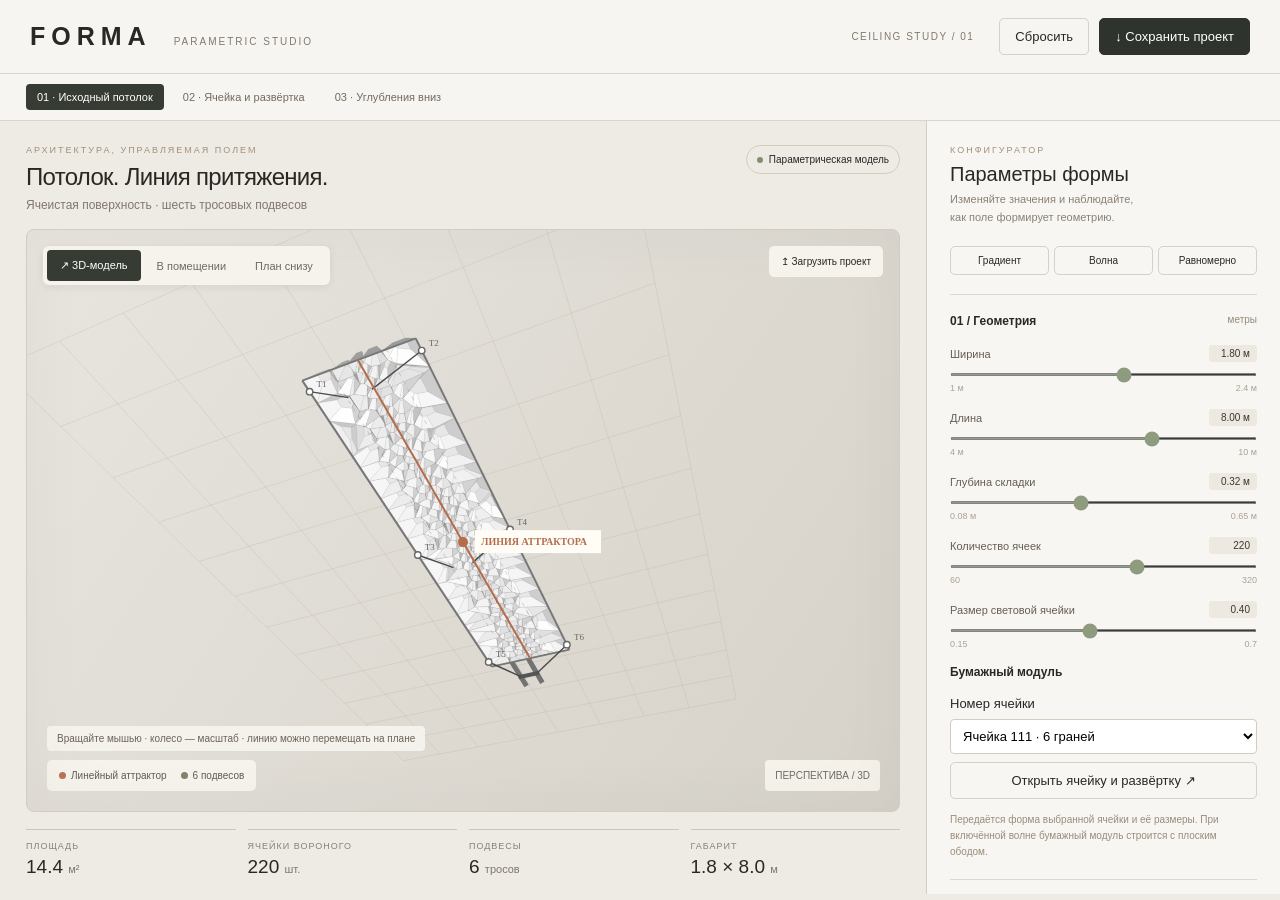
==== index.html @ 42d7c9fd "Add all ceiling versions, paper cell templates and publishing guide" ====
<!doctype html>
<html lang="ru"><head><meta charset="utf-8"><meta name="viewport" content="width=device-width,initial-scale=1"><title>FORMA — параметрический потолок</title>
<style>
*{box-sizing:border-box}body{margin:0;background:#eeeae4;color:#292824;font:13px 'Segoe UI',Arial,sans-serif}button,input,select{font:inherit}button{cursor:pointer}button:focus-visible,input:focus-visible,select:focus-visible{outline:2px solid #b75e40;outline-offset:3px}header{height:74px;background:#f7f5f1;border-bottom:1px solid #d9d5ce;display:flex;align-items:center;justify-content:space-between;padding:0 30px;gap:16px}.brand{font-size:25px;font-weight:700;letter-spacing:6px}.brand span{font-size:10px;letter-spacing:2px;color:#82796e;font-weight:500;margin-left:22px}.headright{display:flex;gap:10px;align-items:center}.tag{font-size:10px;letter-spacing:1.5px;color:#82796e;margin-right:15px}.btn{border:1px solid #d6d0c7;background:transparent;color:inherit;padding:10px 15px;border-radius:5px}.btn:hover{background:#e7e0d6}.btn.dark{background:#2f332e;color:#fff;border-color:#2f332e}.layout{height:calc(100dvh - 74px);display:grid;grid-template-columns:minmax(0,1fr) 354px}.workspace{min-height:0;position:relative;display:flex;flex-direction:column;padding:24px 26px 16px;gap:17px}.topline{display:flex;justify-content:space-between;align-items:start;gap:12px}h1{font-size:24px;font-weight:500;letter-spacing:-.7px;margin:0 0 7px}.subtitle{font-size:12px;color:#80786f}.pill{padding:8px 10px;border-radius:20px;border:1px solid #d4ccbf;font-size:10px;white-space:nowrap}.pill i{display:inline-block;width:6px;height:6px;border-radius:50%;background:#809170;margin-right:6px}.stage{position:relative;flex:1;min-height:340px;background:#dbd7cf;border:1px solid #d2cdc4;border-radius:8px;overflow:hidden}.stage:after{content:'';position:absolute;inset:0;pointer-events:none;box-shadow:inset 0 0 70px #29231e0a}.toolbar{position:absolute;left:16px;top:16px;z-index:2;display:flex;gap:3px;background:#f8f5eff0;padding:4px;border-radius:6px;box-shadow:0 2px 10px #0001}.toolbar button{border:0;background:none;color:#70695e;padding:9px 13px;border-radius:4px;font-size:11px}.toolbar button.active{background:#363b34;color:white}.canvaswrap{width:100%;height:100%;position:absolute;inset:0}canvas{width:100%;height:100%;display:block;touch-action:none}.legend{position:absolute;left:20px;bottom:20px;display:flex;gap:14px;background:#f9f6f0e8;padding:10px 12px;border-radius:5px;font-size:10px;color:#615c53;pointer-events:none}.dot{display:inline-block;width:7px;height:7px;border-radius:50%;margin-right:5px}.hint{position:absolute;bottom:60px;left:20px;font-size:10px;color:#6c6359;background:#f9f6f0db;padding:7px 10px;border-radius:4px;pointer-events:none}.scale{position:absolute;right:19px;bottom:20px;color:#726b60;font-size:10px;background:#f9f6f0e8;padding:10px;border-radius:4px}.stats{display:grid;grid-template-columns:repeat(4,1fr);gap:12px}.stat{border-top:1px solid #cbc5bc;padding-top:11px}.stat small{display:block;color:#8a8176;font-size:9px;letter-spacing:1px;text-transform:uppercase}.stat b{display:block;margin-top:5px;font-size:19px;font-weight:500}.stat b span{font-size:11px;color:#80766c}.sidebar{overflow:auto;background:#f8f6f2;border-left:1px solid #d4cfc6;padding:24px 23px 30px;scrollbar-width:thin}.eyebrow{font-size:9px;letter-spacing:2px;color:#a2907a;margin-bottom:8px}.sidebar h2{font-weight:500;font-size:20px;margin:0 0 5px}.intro{color:#8a8177;font-size:11px;line-height:1.6;margin:0 0 20px}.section{border-top:1px solid #ded8ce;padding:19px 0 0;margin-top:19px}.sectiontitle{display:flex;justify-content:space-between;font-size:12px;font-weight:600;margin-bottom:17px}.sectiontitle span{font-size:10px;color:#968a79;font-weight:400}.control{margin:0 0 16px}.control label{display:flex;justify-content:space-between;align-items:center;gap:12px;font-size:11px;color:#665e54;margin-bottom:9px}.value{font-variant-numeric:tabular-nums;color:#3b3831;background:#eee9e0;padding:3px 7px;border-radius:3px;min-width:48px;text-align:right;font-size:10px}input[type=range]{width:100%;height:3px;display:block;accent-color:#8e9b7f;cursor:pointer;margin:11px 0 6px}.rangeends{display:flex;justify-content:space-between;color:#aca294;font-size:9px;margin-top:7px}.attractor{padding:13px 13px 1px;border:1px solid #d9d0c2;background:#f1ece3;border-radius:6px;margin-bottom:12px}.attractor.selected{border-color:var(--color);box-shadow:inset 3px 0 var(--color)}.attractorhead{display:flex;justify-content:space-between;align-items:center;margin-bottom:16px}.attractorhead button{border:0;padding:0;background:none;font-size:11px;font-weight:600;color:#484138}.attractor input{accent-color:var(--color)}.attractor .value{background:#e6dfd3}.switchlabel{display:flex;justify-content:space-between;align-items:center;font-size:11px;margin:14px 0;color:#6c6358}.switchlabel input{accent-color:#8b977b;width:16px;height:16px}.smallnote{color:#998c7b;font-size:10px;line-height:1.6;margin-top:13px}.presets{display:flex;gap:5px;margin:14px 0}.presets button{font-size:10px;padding:8px 9px;flex:1}.toast{position:fixed;bottom:22px;left:50%;transform:translateX(-50%);background:#30372d;color:#fff;padding:13px 22px;border-radius:6px;z-index:10;display:none}.colours{display:flex;gap:8px}.swatch{border:2px solid transparent;border-radius:50%;width:24px;height:24px;box-shadow:0 0 0 1px #d4cabc}.swatch.active{border-color:#fff;box-shadow:0 0 0 2px #8f9b7e}.caption{font-size:9px;letter-spacing:1px;color:#9c9080;text-transform:uppercase}.upload{position:absolute;right:16px;top:16px;z-index:2;background:#f8f5eff0;padding:10px 12px;border-radius:5px;font-size:10px;cursor:pointer}.upload input{display:none}@media(max-width:1000px){.layout{grid-template-columns:minmax(0,1fr) 306px}.workspace{padding:20px 16px}.sidebar{padding:22px 18px}.brand span,.tag{display:none}.topline{display:block}.pill{display:none}h1{font-size:21px}.toolbar button{padding:9px}.upload{top:63px}.stats{gap:8px}}@media(max-width:700px){header{height:65px;padding:0 16px}.brand{font-size:21px}.headright .btn{font-size:10px;padding:9px}.layout{height:auto;display:flex;flex-direction:column}.workspace{height:78dvh;min-height:570px}.sidebar{border-left:0;border-top:1px solid #d4cfc6;overflow:visible}.stage{min-height:330px}.legend{gap:8px;font-size:9px;bottom:14px;left:12px}.hint{left:12px}.stat b{font-size:16px}.scale{display:none}}
.pages{display:flex;gap:8px;padding:10px 26px;background:#f7f5f1;border-bottom:1px solid #d9d5ce;flex-wrap:wrap}.pages a{color:#746b5e;text-decoration:none;padding:7px 11px;border-radius:4px;font-size:11px}.pages a[aria-current=page]{background:#363b34;color:#fff}.layout{height:calc(100dvh - 127px)}.paperpick{width:100%;padding:8px;border:1px solid #d5ccbd;background:#fff;border-radius:4px;margin:8px 0}.clearance{color:#895a42;font-size:11px;line-height:1.5}@media(max-width:700px){.layout{height:auto}.pages{padding:8px 12px;gap:1px}.pages a{font-size:10px;padding:8px}}</style></head><body>
<header><div class="brand">FORMA<span>PARAMETRIC STUDIO</span></div><div class="headright"><span class="tag">CEILING STUDY / 01</span><button class="btn" id="reset">Сбросить</button><button class="btn dark" id="save">↓ Сохранить проект</button></div></header>
<nav class="pages" aria-label="Страницы проекта"><a aria-current="page" href="index.html">01 · Исходный потолок</a><a href="cell.html">02 · Ячейка и развёртка</a><a href="inverted.html">03 · Углубления вниз</a></nav><main class="layout"><section class="workspace"><div class="topline"><div><div class="eyebrow">АРХИТЕКТУРА, УПРАВЛЯЕМАЯ ПОЛЕМ</div><h1>Потолок. Линия притяжения.</h1><div class="subtitle">Ячеистая поверхность · шесть тросовых подвесов</div></div><div class="pill"><i></i>Параметрическая модель</div></div>
<div class="stage" id="stage"><div class="toolbar" role="group" aria-label="Вид модели"><button data-view="model" class="active">↗ 3D-модель</button><button data-view="photo">В помещении</button><button data-view="plan">План снизу</button></div><label class="upload">↥ Загрузить проект<input type="file" id="load" accept="application/json,.json"></label><div class="canvaswrap"><canvas id="canvas" aria-label="Интерактивная модель параметрического потолка"></canvas></div><div class="hint" id="hint">Вращайте мышью · колесо — масштаб · линию можно перемещать на плане</div><div class="legend"><span><i class="dot" style="background:#bc7255"></i>Линейный аттрактор</span><span><i class="dot" style="background:#85836e"></i>6 подвесов</span></div><div class="scale" id="viewlabel">ПЕРСПЕКТИВА / 3D</div></div>
<div class="stats"><div class="stat"><small>Площадь</small><b id="area"></b></div><div class="stat"><small>Ячейки Вороного</small><b id="cells"></b></div><div class="stat"><small>Подвесы</small><b>6 <span>тросов</span></b></div><div class="stat"><small>Габарит</small><b id="dims"></b></div></div></section>
<aside class="sidebar"><div class="eyebrow">КОНФИГУРАТОР</div><h2>Параметры формы</h2><p class="intro">Изменяйте значения и наблюдайте,<br>как поле формирует геометрию.</p><div class="presets"><button class="btn" data-preset="flow">Поток</button><button class="btn" data-preset="islands">Острова</button><button class="btn" data-preset="calm">Спокойствие</button></div>
<div class="section"><div class="sectiontitle">01 / Геометрия <span>метры</span></div><div id="geometry"></div><div class="sectiontitle">Бумажный модуль</div><label for="paper-cell">Номер ячейки</label><select class="paperpick" id="paper-cell"></select><button class="btn" id="paper-open" style="width:100%">Открыть ячейку и развёртку ↗</button><p class="smallnote">Передаётся форма выбранной ячейки и её размеры. При включённой волне бумажный модуль строится с плоским ободом.</p></div>
<div class="section"><div class="sectiontitle">02 / Линейный аттрактор <span>поле притяжения</span></div><p class="intro">Прямая проходит через всю длину потолка. К линии ячейки постепенно уменьшаются. Каждое правило можно включить отдельно.</p><div id="attractors"></div><label class="switchlabel">Показать линию и зону влияния<input type="checkbox" id="markers" checked></label></div>
<div class="section"><div class="sectiontitle">03 / Подвесная система <span>2 × 3</span></div><div id="suspension"></div><label class="switchlabel">Каркас и шесть тросов<input type="checkbox" id="cables" checked></label><p class="smallnote">Три пары тросов соединяют несущую раму с металлическим лотком над потолком. Размеры помещения приняты условно; вид на фото — концептуальная примерка. Несущая способность лотка и узлы крепления требуют проверки.</p></div>
<div class="section"><div class="sectiontitle">04 / Белый материал и тени</div><p class="intro">Матовая белая поверхность. Освещение подчёркивает складки без цветной подсветки.</p><div id="lighting"></div><button class="btn" id="png" style="width:100%;margin:8px 0">↓ Снимок PNG</button><button class="btn" id="obj" style="width:100%">↓ Геометрия OBJ</button><p class="smallnote">Проект сохраняется автоматически в этом браузере. JSON можно загрузить на другом устройстве.</p></div></aside></main><div id="toast" class="toast" role="status"></div>
<script>
'use strict';
const PHOTO='[data-uri]';
const defaults={width:1.8,length:8,depth:.32,count:220,opening:.40,drop:.55,markers:true,cables:true,lineOffset:0,lineTilt:0,falloff:1.3,density:7,depthGain:.7,waveAmplitude:.12,wavePeriod:2.5,openingGain:.5,shadowStrength:.65,shadowSoftness:.45,lightDirection:135,lightElevation:45,rules:{density:true,depth:true,wave:false,opening:false}};
let state=structuredClone(defaults);
const canvas=document.querySelector('canvas'),ctx=canvas.getContext('2d'),stage=document.querySelector('#stage'),photo=new Image();photo.src=PHOTO;photo.onload=()=>draw();
let W=1,H=1,dpr=1,view='model',selected=0,angle=-.38,tilt=.76,zoom=1,polygons=[],faces=[],markerPositions=[],photoRect,drag=null,pending=false;
const specs={width:['Ширина',1,2.4,.05,'м'],length:['Длина',4,10,.1,'м'],depth:['Глубина складки',.08,.65,.01,'м'],count:['Количество ячеек',60,320,1,''],opening:['Размер световой ячейки',.15,.7,.01,''],drop:['Длина подвеса',.25,1.1,.01,'м'],lineOffset:['Смещение линии',-.8,.8,.01,'доли полуширины'],lineTilt:['Наклон линии',-.8,.8,.01,''],falloff:['Плавность перехода',.4,3,.05,''],density:['Контраст размера',1,15,.25,''],depthGain:['Усиление глубины',0,1,.01,''],waveAmplitude:['Высота волны',0,.35,.01,'м'],wavePeriod:['Период волны',.8,5,.1,'м'],openingGain:['Сужение отверстий',0,.8,.01,''],shadowStrength:['Сила теней',0,1,.01,''],shadowSoftness:['Мягкость теней',0,1,.01,''],lightDirection:['Направление света',0,360,1,'°'],lightElevation:['Высота света',10,85,1,'°']};
function control(key,target,obj=state,min,max,step,label,unit){const s=specs[key]||[label,min,max,step,unit||''];const div=document.createElement('div');div.className='control';const id='ctl-'+target+'-'+key;div.innerHTML=`<label for="${id}">${s[0]}<output class="value"></output></label><input id="${id}" type="range" min="${s[1]}" max="${s[2]}" step="${s[3]}"><div class="rangeends"><span>${s[1]}${s[4]?' '+s[4]:''}</span><span>${s[2]}${s[4]?' '+s[4]:''}</span></div>`;const input=div.querySelector('input'),out=div.querySelector('output');input.value=obj[key];function output(){out.textContent=(Number(obj[key]).toFixed(s[3]>=1?0:2))+(s[4]?' '+s[4]:'')}output();input.oninput=()=>{obj[key]=+input.value;output();schedule()};document.getElementById(target).append(div)}
function ui(){['geometry','attractors','suspension','lighting'].forEach(id=>document.getElementById(id).replaceChildren());['width','length','depth','count','opening'].forEach(k=>control(k,'geometry'));control('drop','suspension');['shadowStrength','shadowSoftness','lightDirection','lightElevation'].forEach(k=>control(k,'lighting'));['lineOffset','lineTilt','falloff'].forEach(k=>control(k,'attractors'));
const rules=[['density','Уменьшение ячеек к линии',['density'],'Плавное сгущение от обоих краёв к прямой.'],['depth','Глубже к аттрактору',['depthGain'],'Глубина складки нарастает к линии.'],['wave','Продольная волна',['waveAmplitude','wavePeriod'],'Непрерывная волна по длине, плавно исчезающая у краёв.'],['opening','Меньше отверстия у линии',['openingGain'],'Световые отверстия сужаются к аттрактору.']];
for(const [key,label,params,note] of rules){const el=document.createElement('div');el.className='attractor'+(state.rules[key]?' selected':'');el.style.setProperty('--color','#a37258');el.id='rule-'+key;el.innerHTML='<label class="switchlabel">'+label+'<input type="checkbox" aria-label="'+label+'" '+(state.rules[key]?'checked':'')+'></label><p class="smallnote">'+note+'</p>';document.getElementById('attractors').append(el);el.querySelector('input').onchange=e=>{state.rules[key]=e.target.checked;ui();schedule()};params.forEach(k=>control(k,el.id));el.querySelectorAll('input[type=range]').forEach(input=>input.disabled=!state.rules[key])}
['markers','cables'].forEach(k=>document.getElementById(k).checked=state[k]);}
function validate(v){const n=structuredClone(defaults);for(const k in specs)if(Number.isFinite(v[k]))n[k]=Math.max(specs[k][1],Math.min(specs[k][2],v[k]));n.count=Math.round(n.count);for(const k of ['markers','cables'])if(typeof v[k]==='boolean')n[k]=v[k];if(v.rules&&typeof v.rules==='object')for(const k in n.rules)if(typeof v.rules[k]==='boolean')n.rules[k]=v.rules[k];return n;}

function persist(){try{localStorage.setItem('forma-ceiling-v2',JSON.stringify(state))}catch{}}
function schedule(){persist();if(pending)return;pending=true;requestAnimationFrame(()=>{pending=false;build();draw()})}
function rng(seed){return()=>{seed|=0;seed=seed+0x6D2B79F5|0;let t=Math.imul(seed^seed>>>15,1|seed);t=t+Math.imul(t^t>>>7,61|t)^t;return((t^t>>>14)>>>0)/4294967296}}
function lineX(z){const half=state.width/2;return half*(state.lineOffset+state.lineTilt*(1-Math.abs(state.lineOffset))*2*z/state.length)}
function field(x,z){const center=lineX(z),edge=x<center?state.width/2+center:state.width/2-center;return Math.pow(Math.max(0,1-Math.abs(x-center)/Math.max(.01,edge)),state.falloff)}
function surfaceY(x,z){const wave=state.rules.wave?state.waveAmplitude*Math.sin(2*Math.PI*z/state.wavePeriod)*Math.sin(Math.PI*(z/state.length+.5))*Math.max(0,1-(2*x/state.width)**2):0;return 3.5-state.drop-wave}

function clip(poly,nx,nz,c){const out=[];for(let k=0;k<poly.length;k++){const a=poly[k],b=poly[(k+1)%poly.length],da=a[0]*nx+a[1]*nz-c,db=b[0]*nx+b[1]*nz-c;if(da<=1e-9)out.push(a);if((da<0)!==(db<0)){const t=da/(da-db);out.push([a[0]+t*(b[0]-a[0]),a[1]+t*(b[1]-a[1])])}}return out}
function build(){const rand=rng(17431),pts=[],w=state.width,l=state.length;for(let i=0;i<state.count;i++){let best=null,score=-1;for(let j=0;j<20;j++){let p=[(rand()-.5)*w,(rand()-.5)*l];let distance=pts.length?Math.min(...pts.map(q=>(p[0]-q[0])**2+(p[1]-q[1])**2)):1;let merit=distance*(state.rules.density?1+(state.density*state.density-1)*field(...p)**2:1);if(merit>score){score=merit;best=p}}pts.push(best)}polygons=pts.map((p,i)=>{let poly=[[-w/2,-l/2],[w/2,-l/2],[w/2,l/2],[-w/2,l/2]];for(let j=0;j<pts.length&&poly.length;j++)if(i!==j){const q=pts[j];poly=clip(poly,q[0]-p[0],q[1]-p[1],(q[0]**2+q[1]**2-p[0]**2-p[1]**2)/2)}return{p,poly,f:field(...p)}});faces=[];const y=3.5-state.drop;polygons.forEach((c,idx)=>{const influence=c.f,d=state.depth*(state.rules.depth?1-state.depthGain+state.depthGain*influence:1),opening=state.opening*(state.rules.opening?1-state.openingGain*influence:1),outer=c.poly.map(p=>[p[0],surfaceY(...p),p[1]]),inner=c.poly.map(p=>{const x=c.p[0]+(p[0]-c.p[0])*opening,z=c.p[1]+(p[1]-c.p[1])*opening;return[x,surfaceY(x,z)-d,z]});for(let i=0;i<outer.length;i++)faces.push({v:[outer[i],outer[(i+1)%outer.length],inner[(i+1)%outer.length],inner[i]],shade:(i%3)*9+(idx%7)*1.5,kind:0,f:influence});faces.push({v:inner,shade:0,kind:1,f:influence})});const picker=document.getElementById('paper-cell'),previous=picker.value;picker.innerHTML=polygons.map((c,i)=>'<option value="'+i+'">Ячейка '+(i+1)+' · '+c.poly.length+' граней</option>').join('');picker.value=previous&&+previous<polygons.length?previous:String(Math.floor(polygons.length/2));document.getElementById('area').innerHTML=(w*l).toFixed(1)+' <span>м²</span>';document.getElementById('cells').innerHTML=polygons.length+' <span>шт.</span>';document.getElementById('dims').innerHTML=w.toFixed(1)+' × '+l.toFixed(1)+' <span>м</span>'}
function projection(p){let[x,y,z]=p;if(view==='photo'){const depth=z+state.length/2+2.65;return[photoRect.x+photoRect.w*(.48+(x+.36)/depth),photoRect.y+photoRect.h*(.65-(y-1.6)/depth),depth]}if(view==='plan'){const s=Math.min(W/(state.width+1.8),H/(state.length+1.5))*zoom;return[W/2+x*s,H/2+z*s,10-y]}const dx=x*Math.cos(angle)-z*Math.sin(angle),dz=x*Math.sin(angle)+z*Math.cos(angle),dy=y-3;const yy=dy*Math.cos(tilt)+dz*Math.sin(tilt),zz=dz*Math.cos(tilt)-dy*Math.sin(tilt);const s=Math.min(W/(state.width+3),H/(state.length+2.5))*zoom,fac=12/(12+zz);return[W/2+dx*s*fac,H/2+yy*s*fac+24,zz]}
function path(v){const pts=v.map(projection);ctx.beginPath();pts.forEach((p,i)=>i?ctx.lineTo(p[0],p[1]):ctx.moveTo(p[0],p[1]));ctx.closePath();return pts}
function line(a,b,color,width=1,dashed=false){const p=projection(a),q=projection(b);ctx.beginPath();ctx.moveTo(p[0],p[1]);ctx.lineTo(q[0],q[1]);ctx.strokeStyle=color;ctx.lineWidth=width;ctx.setLineDash(dashed?[3,4]:[]);ctx.stroke();ctx.setLineDash([])}
function draw(){ctx.setTransform(dpr,0,0,dpr,0,0);ctx.clearRect(0,0,W,H);if(view==='photo'){ctx.fillStyle='#33342f';ctx.fillRect(0,0,W,H);const h=H,w=h*.75;photoRect={x:(W-w)/2,y:0,w,h};if(photo.complete&&photo.naturalWidth)ctx.drawImage(photo,photoRect.x,0,w,h)}else{const g=ctx.createLinearGradient(0,0,W,H);g.addColorStop(0,'#e8e5df');g.addColorStop(1,'#d6d2c9');ctx.fillStyle=g;ctx.fillRect(0,0,W,H);if(view==='model'){ctx.strokeStyle='#bdb7ab44';ctx.lineWidth=1;for(let i=-6;i<=6;i++)line([-4,3.75,i],[4,3.75,i],'#bdb7ab55');for(let i=-4;i<=4;i++)line([i,3.75,-6],[i,3.75,6],'#bdb7ab55')}}const w=state.width/2,l=state.length/2,y=3.5-state.drop;
if(state.cables){for(const x of [-.18,.18])line([x,3.5,-l-.2],[x,3.5,l+.2],'#727272',view==='plan'?2:5);for(const z of [-l+.2,0,l-.2])line([-.23,3.5,z],[.23,3.5,z],'#555555',4)}
const ordered=faces.map(f=>({...f,z:f.v.reduce((s,p)=>s+projection(p)[2],0)/f.v.length})).sort((a,b)=>b.z-a.z);
const az=state.lightDirection*Math.PI/180,el=state.lightElevation*Math.PI/180,L=[Math.cos(az)*Math.cos(el),-Math.sin(el),Math.sin(az)*Math.cos(el)];
for(const f of ordered){path(f.v);const a=f.v[0],b=f.v[1],c=f.v[2];if(!c)continue;const u=b.map((v,i)=>v-a[i]),v=c.map((v,i)=>v-a[i]);let n=[u[1]*v[2]-u[2]*v[1],u[2]*v[0]-u[0]*v[2],u[0]*v[1]-u[1]*v[0]];if(n[1]>0)n=n.map(v=>-v);const len=Math.hypot(...n)||1,dot=n.reduce((s,v,i)=>s+v/len*L[i],0),soft=state.shadowSoftness,lit=Math.max(0,(dot+soft)/(1+soft)),occlusion=f.kind?.16*(1-soft):0,shade=Math.round(255-state.shadowStrength*(155*(1-lit)+65*occlusion));ctx.fillStyle='rgb('+shade+','+shade+','+shade+')';ctx.fill();ctx.strokeStyle='rgba(50,50,50,'+(.035+state.shadowStrength*.12)+')';ctx.lineWidth=view==='photo'?.4:.55;ctx.stroke();}

if(state.cables){const corners=[[-w,y,-l],[w,y,-l],[w,y,l],[-w,y,l]];for(let i=0;i<4;i++)line(corners[i],corners[(i+1)%4],'#777777',2);let n=1;for(const z of [-l+.2,0,l-.2])for(const x of [-w,w]){const upper=[Math.sign(x)*.18,3.5,z],lower=[x,y,z];line(upper,lower,'#4a4a4a',1.4);const p=projection(lower);ctx.fillStyle='#ffffff';ctx.strokeStyle='#666666';ctx.beginPath();ctx.arc(p[0],p[1],3.2,0,Math.PI*2);ctx.fill();ctx.stroke();if(view!=='photo'){ctx.font='9px Segoe UI';ctx.fillStyle='#666666';ctx.fillText('T'+n,p[0]+7,p[1]-5)}n++}}
markerPositions=[];if(state.markers){const col='#b46c4b';for(const side of [-1,0,1]){const points=[];for(let i=0;i<=80;i++){const z=-l+2*l*i/80,c=lineX(z),edge=side<0?-w:w,x=side===0?c:c+(edge-c)*.5;points.push([x,surfaceY(x,z)-.01,z])}ctx.beginPath();points.forEach((v,i)=>{const p=projection(v);i?ctx.lineTo(p[0],p[1]):ctx.moveTo(p[0],p[1])});ctx.strokeStyle=side?col+'55':col;ctx.lineWidth=side?1:2;ctx.setLineDash(side?[4,5]:[]);ctx.stroke();ctx.setLineDash([])}const x=lineX(0),p=projection([x,surfaceY(x,0)-.01,0]);markerPositions.push({i:0,p});ctx.fillStyle=col;ctx.beginPath();ctx.arc(p[0],p[1],5,0,Math.PI*2);ctx.fill();ctx.fillStyle='#fffdf5';ctx.fillRect(p[0]+12,p[1]-12,126,23);ctx.font='bold 10px Segoe UI';ctx.fillStyle=col;ctx.fillText('ЛИНИЯ АТТРАКТОРА',p[0]+18,p[1]+3);}}

new ResizeObserver(()=>{const r=canvas.getBoundingClientRect();W=r.width;H=r.height;dpr=Math.min(devicePixelRatio||1,2);canvas.width=Math.round(W*dpr);canvas.height=Math.round(H*dpr);draw()}).observe(stage);
document.querySelectorAll('[data-view]').forEach(b=>b.onclick=()=>{view=b.dataset.view;document.querySelectorAll('[data-view]').forEach(c=>c.classList.toggle('active',c===b));document.getElementById('viewlabel').textContent={model:'ПЕРСПЕКТИВА / 3D',photo:'ФОТО / КОНЦЕПТ',plan:'ОРТОГОНАЛЬНЫЙ ПЛАН'}[view];document.getElementById('hint').textContent={model:'Вращайте мышью · колесо — масштаб · линию можно перемещать на плане',plan:'Перетаскивайте линию аттрактора · колесо — масштаб',photo:'Примерка на ваше фото · точное размещение требует обмеров'}[view];draw()});
canvas.onpointerdown=e=>{const r=canvas.getBoundingClientRect(),x=e.clientX-r.left,y=e.clientY-r.top;const hit=view==='plan'&&markerPositions.find(m=>Math.hypot(m.p[0]-x,m.p[1]-y)<25);drag={x,y,angle,tilt,index:hit?hit.i:null};if(hit){selected=hit.i;ui()}canvas.setPointerCapture(e.pointerId)};
canvas.onpointermove=e=>{if(!drag)return;const r=canvas.getBoundingClientRect(),x=e.clientX-r.left,y=e.clientY-r.top;if(drag.index!==null){const s=Math.min(W/(state.width+1.8),H/(state.length+1.5))*zoom,unused=0;state.lineOffset=Math.max(-.8,Math.min(.8,(x-W/2)/s/(state.width/2)));ui();schedule()}else if(view==='model'){angle=drag.angle+(x-drag.x)*.008;tilt=Math.max(-1.25,Math.min(1.35,drag.tilt+(y-drag.y)*.006));draw()}};canvas.onpointerup=()=>drag=null;canvas.onpointercancel=()=>drag=null;canvas.onwheel=e=>{if(view==='photo')return;e.preventDefault();zoom=Math.max(.5,Math.min(2.5,zoom*Math.exp(-e.deltaY*.001)));draw()};
['markers','cables'].forEach(k=>document.getElementById(k).onchange=e=>{state[k]=e.target.checked;persist();draw()});
function toast(t){const el=document.getElementById('toast');el.textContent=t;el.style.display='block';clearTimeout(toast.timer);toast.timer=setTimeout(()=>el.style.display='none',2800)}
function download(blob,name){const url=URL.createObjectURL(blob),a=document.createElement('a');a.href=url;a.download=name;a.click();setTimeout(()=>URL.revokeObjectURL(url),1000)}
document.getElementById('save').onclick=()=>{download(new Blob([JSON.stringify({...state,format:'forma-ceiling',version:2},null,2)],{type:'application/json'}),'forma-ceiling.json');toast('Проект сохранён в JSON')};
document.getElementById('load').onchange=async e=>{const f=e.target.files[0];if(!f)return;try{const v=JSON.parse(await f.text());if(v.format!=='forma-ceiling'||(v.version!==1&&v.version!==2))throw Error();state=validate(v);ui();schedule();toast('Проект загружен')}catch{toast('Не удалось прочитать проект FORMA')}e.target.value=''};
document.getElementById('reset').onclick=()=>{state=structuredClone(defaults);selected=0;zoom=1;angle=-.38;tilt=.76;ui();schedule();toast('Исходные параметры восстановлены')};
document.getElementById('png').onclick=()=>{canvas.toBlob(b=>{if(b)download(b,'forma-ceiling.png')})};
document.getElementById('obj').onclick=()=>{let out='# FORMA ceiling; units: metres; Y up\n',n=1;for(const f of faces){out+='g '+(f.kind?'light':'fold')+'\n';for(const v of f.v)out+='v '+v.map(x=>x.toFixed(5)).join(' ')+'\n';out+='f '+f.v.map((_,i)=>n+i).join(' ')+'\n';n+=f.v.length}const w=state.width/2,l=state.length/2,y=3.5-state.drop;out+='g suspension_lines\n';for(const z of [-l+.2,0,l-.2])for(const x of [-w,w]){out+=`v ${Math.sign(x)*.18} 3.5 ${z}\nv ${x} ${y} ${z}\nl ${n} ${n+1}\n`;n+=2}download(new Blob([out],{type:'text/plain'}),'forma-ceiling.obj');toast('Ячейки и 6 тросов экспортированы в OBJ')};
document.querySelectorAll('[data-preset]').forEach(b=>{b.textContent={flow:'Градиент',islands:'Волна',calm:'Равномерно'}[b.dataset.preset];b.onclick=()=>{state=structuredClone(defaults);if(b.dataset.preset==='islands'){state.rules.wave=true;state.waveAmplitude=.22;state.lineTilt=.35}else if(b.dataset.preset==='calm'){state.rules.density=false;state.rules.depth=false;state.depth=.18}ui();schedule();toast('Пресет применён')}});

try{const saved=JSON.parse(localStorage.getItem('forma-ceiling-v2'));if(saved)state=validate(saved)}catch{};document.getElementById('paper-open').onclick=()=>{const index=+document.getElementById('paper-cell').value,c=polygons[index],influence=c.f,d=state.depth*(state.rules.depth?1-state.depthGain+state.depthGain*influence:1),opening=state.opening*(state.rules.opening?1-state.openingGain*influence:1);const payload={format:'forma-cell',id:index+1,poly:c.poly,center:c.p,depth:d,opening,inverted:false,flattened:state.rules.wave};location.href='cell.html#'+encodeURIComponent(JSON.stringify(payload))};
ui();build();draw();
</script></body></html>
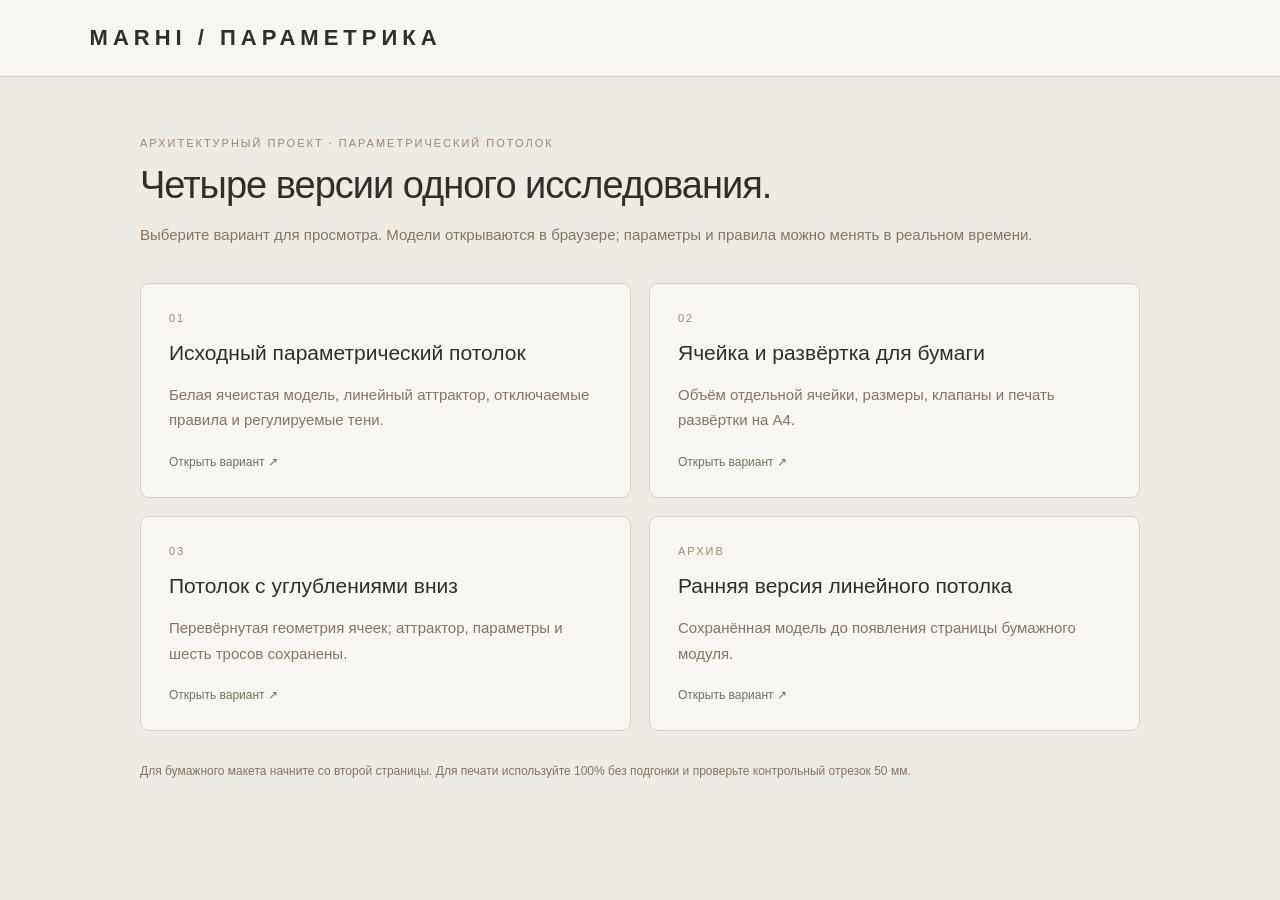
==== commit 77a7d9ae: "Name pages by purpose and add a teacher-friendly project index" ====
--- a/index.html
+++ b/index.html
@@ -1,67 +1 @@
-<!doctype html>
-<html lang="ru"><head><meta charset="utf-8"><meta name="viewport" content="width=device-width,initial-scale=1"><title>FORMA — параметрический потолок</title>
-<style>
-*{box-sizing:border-box}body{margin:0;background:#eeeae4;color:#292824;font:13px 'Segoe UI',Arial,sans-serif}button,input,select{font:inherit}button{cursor:pointer}button:focus-visible,input:focus-visible,select:focus-visible{outline:2px solid #b75e40;outline-offset:3px}header{height:74px;background:#f7f5f1;border-bottom:1px solid #d9d5ce;display:flex;align-items:center;justify-content:space-between;padding:0 30px;gap:16px}.brand{font-size:25px;font-weight:700;letter-spacing:6px}.brand span{font-size:10px;letter-spacing:2px;color:#82796e;font-weight:500;margin-left:22px}.headright{display:flex;gap:10px;align-items:center}.tag{font-size:10px;letter-spacing:1.5px;color:#82796e;margin-right:15px}.btn{border:1px solid #d6d0c7;background:transparent;color:inherit;padding:10px 15px;border-radius:5px}.btn:hover{background:#e7e0d6}.btn.dark{background:#2f332e;color:#fff;border-color:#2f332e}.layout{height:calc(100dvh - 74px);display:grid;grid-template-columns:minmax(0,1fr) 354px}.workspace{min-height:0;position:relative;display:flex;flex-direction:column;padding:24px 26px 16px;gap:17px}.topline{display:flex;justify-content:space-between;align-items:start;gap:12px}h1{font-size:24px;font-weight:500;letter-spacing:-.7px;margin:0 0 7px}.subtitle{font-size:12px;color:#80786f}.pill{padding:8px 10px;border-radius:20px;border:1px solid #d4ccbf;font-size:10px;white-space:nowrap}.pill i{display:inline-block;width:6px;height:6px;border-radius:50%;background:#809170;margin-right:6px}.stage{position:relative;flex:1;min-height:340px;background:#dbd7cf;border:1px solid #d2cdc4;border-radius:8px;overflow:hidden}.stage:after{content:'';position:absolute;inset:0;pointer-events:none;box-shadow:inset 0 0 70px #29231e0a}.toolbar{position:absolute;left:16px;top:16px;z-index:2;display:flex;gap:3px;background:#f8f5eff0;padding:4px;border-radius:6px;box-shadow:0 2px 10px #0001}.toolbar button{border:0;background:none;color:#70695e;padding:9px 13px;border-radius:4px;font-size:11px}.toolbar button.active{background:#363b34;color:white}.canvaswrap{width:100%;height:100%;position:absolute;inset:0}canvas{width:100%;height:100%;display:block;touch-action:none}.legend{position:absolute;left:20px;bottom:20px;display:flex;gap:14px;background:#f9f6f0e8;padding:10px 12px;border-radius:5px;font-size:10px;color:#615c53;pointer-events:none}.dot{display:inline-block;width:7px;height:7px;border-radius:50%;margin-right:5px}.hint{position:absolute;bottom:60px;left:20px;font-size:10px;color:#6c6359;background:#f9f6f0db;padding:7px 10px;border-radius:4px;pointer-events:none}.scale{position:absolute;right:19px;bottom:20px;color:#726b60;font-size:10px;background:#f9f6f0e8;padding:10px;border-radius:4px}.stats{display:grid;grid-template-columns:repeat(4,1fr);gap:12px}.stat{border-top:1px solid #cbc5bc;padding-top:11px}.stat small{display:block;color:#8a8176;font-size:9px;letter-spacing:1px;text-transform:uppercase}.stat b{display:block;margin-top:5px;font-size:19px;font-weight:500}.stat b span{font-size:11px;color:#80766c}.sidebar{overflow:auto;background:#f8f6f2;border-left:1px solid #d4cfc6;padding:24px 23px 30px;scrollbar-width:thin}.eyebrow{font-size:9px;letter-spacing:2px;color:#a2907a;margin-bottom:8px}.sidebar h2{font-weight:500;font-size:20px;margin:0 0 5px}.intro{color:#8a8177;font-size:11px;line-height:1.6;margin:0 0 20px}.section{border-top:1px solid #ded8ce;padding:19px 0 0;margin-top:19px}.sectiontitle{display:flex;justify-content:space-between;font-size:12px;font-weight:600;margin-bottom:17px}.sectiontitle span{font-size:10px;color:#968a79;font-weight:400}.control{margin:0 0 16px}.control label{display:flex;justify-content:space-between;align-items:center;gap:12px;font-size:11px;color:#665e54;margin-bottom:9px}.value{font-variant-numeric:tabular-nums;color:#3b3831;background:#eee9e0;padding:3px 7px;border-radius:3px;min-width:48px;text-align:right;font-size:10px}input[type=range]{width:100%;height:3px;display:block;accent-color:#8e9b7f;cursor:pointer;margin:11px 0 6px}.rangeends{display:flex;justify-content:space-between;color:#aca294;font-size:9px;margin-top:7px}.attractor{padding:13px 13px 1px;border:1px solid #d9d0c2;background:#f1ece3;border-radius:6px;margin-bottom:12px}.attractor.selected{border-color:var(--color);box-shadow:inset 3px 0 var(--color)}.attractorhead{display:flex;justify-content:space-between;align-items:center;margin-bottom:16px}.attractorhead button{border:0;padding:0;background:none;font-size:11px;font-weight:600;color:#484138}.attractor input{accent-color:var(--color)}.attractor .value{background:#e6dfd3}.switchlabel{display:flex;justify-content:space-between;align-items:center;font-size:11px;margin:14px 0;color:#6c6358}.switchlabel input{accent-color:#8b977b;width:16px;height:16px}.smallnote{color:#998c7b;font-size:10px;line-height:1.6;margin-top:13px}.presets{display:flex;gap:5px;margin:14px 0}.presets button{font-size:10px;padding:8px 9px;flex:1}.toast{position:fixed;bottom:22px;left:50%;transform:translateX(-50%);background:#30372d;color:#fff;padding:13px 22px;border-radius:6px;z-index:10;display:none}.colours{display:flex;gap:8px}.swatch{border:2px solid transparent;border-radius:50%;width:24px;height:24px;box-shadow:0 0 0 1px #d4cabc}.swatch.active{border-color:#fff;box-shadow:0 0 0 2px #8f9b7e}.caption{font-size:9px;letter-spacing:1px;color:#9c9080;text-transform:uppercase}.upload{position:absolute;right:16px;top:16px;z-index:2;background:#f8f5eff0;padding:10px 12px;border-radius:5px;font-size:10px;cursor:pointer}.upload input{display:none}@media(max-width:1000px){.layout{grid-template-columns:minmax(0,1fr) 306px}.workspace{padding:20px 16px}.sidebar{padding:22px 18px}.brand span,.tag{display:none}.topline{display:block}.pill{display:none}h1{font-size:21px}.toolbar button{padding:9px}.upload{top:63px}.stats{gap:8px}}@media(max-width:700px){header{height:65px;padding:0 16px}.brand{font-size:21px}.headright .btn{font-size:10px;padding:9px}.layout{height:auto;display:flex;flex-direction:column}.workspace{height:78dvh;min-height:570px}.sidebar{border-left:0;border-top:1px solid #d4cfc6;overflow:visible}.stage{min-height:330px}.legend{gap:8px;font-size:9px;bottom:14px;left:12px}.hint{left:12px}.stat b{font-size:16px}.scale{display:none}}
-.pages{display:flex;gap:8px;padding:10px 26px;background:#f7f5f1;border-bottom:1px solid #d9d5ce;flex-wrap:wrap}.pages a{color:#746b5e;text-decoration:none;padding:7px 11px;border-radius:4px;font-size:11px}.pages a[aria-current=page]{background:#363b34;color:#fff}.layout{height:calc(100dvh - 127px)}.paperpick{width:100%;padding:8px;border:1px solid #d5ccbd;background:#fff;border-radius:4px;margin:8px 0}.clearance{color:#895a42;font-size:11px;line-height:1.5}@media(max-width:700px){.layout{height:auto}.pages{padding:8px 12px;gap:1px}.pages a{font-size:10px;padding:8px}}</style></head><body>
-<header><div class="brand">FORMA<span>PARAMETRIC STUDIO</span></div><div class="headright"><span class="tag">CEILING STUDY / 01</span><button class="btn" id="reset">Сбросить</button><button class="btn dark" id="save">↓ Сохранить проект</button></div></header>
-<nav class="pages" aria-label="Страницы проекта"><a aria-current="page" href="index.html">01 · Исходный потолок</a><a href="cell.html">02 · Ячейка и развёртка</a><a href="inverted.html">03 · Углубления вниз</a></nav><main class="layout"><section class="workspace"><div class="topline"><div><div class="eyebrow">АРХИТЕКТУРА, УПРАВЛЯЕМАЯ ПОЛЕМ</div><h1>Потолок. Линия притяжения.</h1><div class="subtitle">Ячеистая поверхность · шесть тросовых подвесов</div></div><div class="pill"><i></i>Параметрическая модель</div></div>
-<div class="stage" id="stage"><div class="toolbar" role="group" aria-label="Вид модели"><button data-view="model" class="active">↗ 3D-модель</button><button data-view="photo">В помещении</button><button data-view="plan">План снизу</button></div><label class="upload">↥ Загрузить проект<input type="file" id="load" accept="application/json,.json"></label><div class="canvaswrap"><canvas id="canvas" aria-label="Интерактивная модель параметрического потолка"></canvas></div><div class="hint" id="hint">Вращайте мышью · колесо — масштаб · линию можно перемещать на плане</div><div class="legend"><span><i class="dot" style="background:#bc7255"></i>Линейный аттрактор</span><span><i class="dot" style="background:#85836e"></i>6 подвесов</span></div><div class="scale" id="viewlabel">ПЕРСПЕКТИВА / 3D</div></div>
-<div class="stats"><div class="stat"><small>Площадь</small><b id="area"></b></div><div class="stat"><small>Ячейки Вороного</small><b id="cells"></b></div><div class="stat"><small>Подвесы</small><b>6 <span>тросов</span></b></div><div class="stat"><small>Габарит</small><b id="dims"></b></div></div></section>
-<aside class="sidebar"><div class="eyebrow">КОНФИГУРАТОР</div><h2>Параметры формы</h2><p class="intro">Изменяйте значения и наблюдайте,<br>как поле формирует геометрию.</p><div class="presets"><button class="btn" data-preset="flow">Поток</button><button class="btn" data-preset="islands">Острова</button><button class="btn" data-preset="calm">Спокойствие</button></div>
-<div class="section"><div class="sectiontitle">01 / Геометрия <span>метры</span></div><div id="geometry"></div><div class="sectiontitle">Бумажный модуль</div><label for="paper-cell">Номер ячейки</label><select class="paperpick" id="paper-cell"></select><button class="btn" id="paper-open" style="width:100%">Открыть ячейку и развёртку ↗</button><p class="smallnote">Передаётся форма выбранной ячейки и её размеры. При включённой волне бумажный модуль строится с плоским ободом.</p></div>
-<div class="section"><div class="sectiontitle">02 / Линейный аттрактор <span>поле притяжения</span></div><p class="intro">Прямая проходит через всю длину потолка. К линии ячейки постепенно уменьшаются. Каждое правило можно включить отдельно.</p><div id="attractors"></div><label class="switchlabel">Показать линию и зону влияния<input type="checkbox" id="markers" checked></label></div>
-<div class="section"><div class="sectiontitle">03 / Подвесная система <span>2 × 3</span></div><div id="suspension"></div><label class="switchlabel">Каркас и шесть тросов<input type="checkbox" id="cables" checked></label><p class="smallnote">Три пары тросов соединяют несущую раму с металлическим лотком над потолком. Размеры помещения приняты условно; вид на фото — концептуальная примерка. Несущая способность лотка и узлы крепления требуют проверки.</p></div>
-<div class="section"><div class="sectiontitle">04 / Белый материал и тени</div><p class="intro">Матовая белая поверхность. Освещение подчёркивает складки без цветной подсветки.</p><div id="lighting"></div><button class="btn" id="png" style="width:100%;margin:8px 0">↓ Снимок PNG</button><button class="btn" id="obj" style="width:100%">↓ Геометрия OBJ</button><p class="smallnote">Проект сохраняется автоматически в этом браузере. JSON можно загрузить на другом устройстве.</p></div></aside></main><div id="toast" class="toast" role="status"></div>
-<script>
-'use strict';
-const PHOTO='[data-uri]';
-const defaults={width:1.8,length:8,depth:.32,count:220,opening:.40,drop:.55,markers:true,cables:true,lineOffset:0,lineTilt:0,falloff:1.3,density:7,depthGain:.7,waveAmplitude:.12,wavePeriod:2.5,openingGain:.5,shadowStrength:.65,shadowSoftness:.45,lightDirection:135,lightElevation:45,rules:{density:true,depth:true,wave:false,opening:false}};
-let state=structuredClone(defaults);
-const canvas=document.querySelector('canvas'),ctx=canvas.getContext('2d'),stage=document.querySelector('#stage'),photo=new Image();photo.src=PHOTO;photo.onload=()=>draw();
-let W=1,H=1,dpr=1,view='model',selected=0,angle=-.38,tilt=.76,zoom=1,polygons=[],faces=[],markerPositions=[],photoRect,drag=null,pending=false;
-const specs={width:['Ширина',1,2.4,.05,'м'],length:['Длина',4,10,.1,'м'],depth:['Глубина складки',.08,.65,.01,'м'],count:['Количество ячеек',60,320,1,''],opening:['Размер световой ячейки',.15,.7,.01,''],drop:['Длина подвеса',.25,1.1,.01,'м'],lineOffset:['Смещение линии',-.8,.8,.01,'доли полуширины'],lineTilt:['Наклон линии',-.8,.8,.01,''],falloff:['Плавность перехода',.4,3,.05,''],density:['Контраст размера',1,15,.25,''],depthGain:['Усиление глубины',0,1,.01,''],waveAmplitude:['Высота волны',0,.35,.01,'м'],wavePeriod:['Период волны',.8,5,.1,'м'],openingGain:['Сужение отверстий',0,.8,.01,''],shadowStrength:['Сила теней',0,1,.01,''],shadowSoftness:['Мягкость теней',0,1,.01,''],lightDirection:['Направление света',0,360,1,'°'],lightElevation:['Высота света',10,85,1,'°']};
-function control(key,target,obj=state,min,max,step,label,unit){const s=specs[key]||[label,min,max,step,unit||''];const div=document.createElement('div');div.className='control';const id='ctl-'+target+'-'+key;div.innerHTML=`<label for="${id}">${s[0]}<output class="value"></output></label><input id="${id}" type="range" min="${s[1]}" max="${s[2]}" step="${s[3]}"><div class="rangeends"><span>${s[1]}${s[4]?' '+s[4]:''}</span><span>${s[2]}${s[4]?' '+s[4]:''}</span></div>`;const input=div.querySelector('input'),out=div.querySelector('output');input.value=obj[key];function output(){out.textContent=(Number(obj[key]).toFixed(s[3]>=1?0:2))+(s[4]?' '+s[4]:'')}output();input.oninput=()=>{obj[key]=+input.value;output();schedule()};document.getElementById(target).append(div)}
-function ui(){['geometry','attractors','suspension','lighting'].forEach(id=>document.getElementById(id).replaceChildren());['width','length','depth','count','opening'].forEach(k=>control(k,'geometry'));control('drop','suspension');['shadowStrength','shadowSoftness','lightDirection','lightElevation'].forEach(k=>control(k,'lighting'));['lineOffset','lineTilt','falloff'].forEach(k=>control(k,'attractors'));
-const rules=[['density','Уменьшение ячеек к линии',['density'],'Плавное сгущение от обоих краёв к прямой.'],['depth','Глубже к аттрактору',['depthGain'],'Глубина складки нарастает к линии.'],['wave','Продольная волна',['waveAmplitude','wavePeriod'],'Непрерывная волна по длине, плавно исчезающая у краёв.'],['opening','Меньше отверстия у линии',['openingGain'],'Световые отверстия сужаются к аттрактору.']];
-for(const [key,label,params,note] of rules){const el=document.createElement('div');el.className='attractor'+(state.rules[key]?' selected':'');el.style.setProperty('--color','#a37258');el.id='rule-'+key;el.innerHTML='<label class="switchlabel">'+label+'<input type="checkbox" aria-label="'+label+'" '+(state.rules[key]?'checked':'')+'></label><p class="smallnote">'+note+'</p>';document.getElementById('attractors').append(el);el.querySelector('input').onchange=e=>{state.rules[key]=e.target.checked;ui();schedule()};params.forEach(k=>control(k,el.id));el.querySelectorAll('input[type=range]').forEach(input=>input.disabled=!state.rules[key])}
-['markers','cables'].forEach(k=>document.getElementById(k).checked=state[k]);}
-function validate(v){const n=structuredClone(defaults);for(const k in specs)if(Number.isFinite(v[k]))n[k]=Math.max(specs[k][1],Math.min(specs[k][2],v[k]));n.count=Math.round(n.count);for(const k of ['markers','cables'])if(typeof v[k]==='boolean')n[k]=v[k];if(v.rules&&typeof v.rules==='object')for(const k in n.rules)if(typeof v.rules[k]==='boolean')n.rules[k]=v.rules[k];return n;}
-
-function persist(){try{localStorage.setItem('forma-ceiling-v2',JSON.stringify(state))}catch{}}
-function schedule(){persist();if(pending)return;pending=true;requestAnimationFrame(()=>{pending=false;build();draw()})}
-function rng(seed){return()=>{seed|=0;seed=seed+0x6D2B79F5|0;let t=Math.imul(seed^seed>>>15,1|seed);t=t+Math.imul(t^t>>>7,61|t)^t;return((t^t>>>14)>>>0)/4294967296}}
-function lineX(z){const half=state.width/2;return half*(state.lineOffset+state.lineTilt*(1-Math.abs(state.lineOffset))*2*z/state.length)}
-function field(x,z){const center=lineX(z),edge=x<center?state.width/2+center:state.width/2-center;return Math.pow(Math.max(0,1-Math.abs(x-center)/Math.max(.01,edge)),state.falloff)}
-function surfaceY(x,z){const wave=state.rules.wave?state.waveAmplitude*Math.sin(2*Math.PI*z/state.wavePeriod)*Math.sin(Math.PI*(z/state.length+.5))*Math.max(0,1-(2*x/state.width)**2):0;return 3.5-state.drop-wave}
-
-function clip(poly,nx,nz,c){const out=[];for(let k=0;k<poly.length;k++){const a=poly[k],b=poly[(k+1)%poly.length],da=a[0]*nx+a[1]*nz-c,db=b[0]*nx+b[1]*nz-c;if(da<=1e-9)out.push(a);if((da<0)!==(db<0)){const t=da/(da-db);out.push([a[0]+t*(b[0]-a[0]),a[1]+t*(b[1]-a[1])])}}return out}
-function build(){const rand=rng(17431),pts=[],w=state.width,l=state.length;for(let i=0;i<state.count;i++){let best=null,score=-1;for(let j=0;j<20;j++){let p=[(rand()-.5)*w,(rand()-.5)*l];let distance=pts.length?Math.min(...pts.map(q=>(p[0]-q[0])**2+(p[1]-q[1])**2)):1;let merit=distance*(state.rules.density?1+(state.density*state.density-1)*field(...p)**2:1);if(merit>score){score=merit;best=p}}pts.push(best)}polygons=pts.map((p,i)=>{let poly=[[-w/2,-l/2],[w/2,-l/2],[w/2,l/2],[-w/2,l/2]];for(let j=0;j<pts.length&&poly.length;j++)if(i!==j){const q=pts[j];poly=clip(poly,q[0]-p[0],q[1]-p[1],(q[0]**2+q[1]**2-p[0]**2-p[1]**2)/2)}return{p,poly,f:field(...p)}});faces=[];const y=3.5-state.drop;polygons.forEach((c,idx)=>{const influence=c.f,d=state.depth*(state.rules.depth?1-state.depthGain+state.depthGain*influence:1),opening=state.opening*(state.rules.opening?1-state.openingGain*influence:1),outer=c.poly.map(p=>[p[0],surfaceY(...p),p[1]]),inner=c.poly.map(p=>{const x=c.p[0]+(p[0]-c.p[0])*opening,z=c.p[1]+(p[1]-c.p[1])*opening;return[x,surfaceY(x,z)-d,z]});for(let i=0;i<outer.length;i++)faces.push({v:[outer[i],outer[(i+1)%outer.length],inner[(i+1)%outer.length],inner[i]],shade:(i%3)*9+(idx%7)*1.5,kind:0,f:influence});faces.push({v:inner,shade:0,kind:1,f:influence})});const picker=document.getElementById('paper-cell'),previous=picker.value;picker.innerHTML=polygons.map((c,i)=>'<option value="'+i+'">Ячейка '+(i+1)+' · '+c.poly.length+' граней</option>').join('');picker.value=previous&&+previous<polygons.length?previous:String(Math.floor(polygons.length/2));document.getElementById('area').innerHTML=(w*l).toFixed(1)+' <span>м²</span>';document.getElementById('cells').innerHTML=polygons.length+' <span>шт.</span>';document.getElementById('dims').innerHTML=w.toFixed(1)+' × '+l.toFixed(1)+' <span>м</span>'}
-function projection(p){let[x,y,z]=p;if(view==='photo'){const depth=z+state.length/2+2.65;return[photoRect.x+photoRect.w*(.48+(x+.36)/depth),photoRect.y+photoRect.h*(.65-(y-1.6)/depth),depth]}if(view==='plan'){const s=Math.min(W/(state.width+1.8),H/(state.length+1.5))*zoom;return[W/2+x*s,H/2+z*s,10-y]}const dx=x*Math.cos(angle)-z*Math.sin(angle),dz=x*Math.sin(angle)+z*Math.cos(angle),dy=y-3;const yy=dy*Math.cos(tilt)+dz*Math.sin(tilt),zz=dz*Math.cos(tilt)-dy*Math.sin(tilt);const s=Math.min(W/(state.width+3),H/(state.length+2.5))*zoom,fac=12/(12+zz);return[W/2+dx*s*fac,H/2+yy*s*fac+24,zz]}
-function path(v){const pts=v.map(projection);ctx.beginPath();pts.forEach((p,i)=>i?ctx.lineTo(p[0],p[1]):ctx.moveTo(p[0],p[1]));ctx.closePath();return pts}
-function line(a,b,color,width=1,dashed=false){const p=projection(a),q=projection(b);ctx.beginPath();ctx.moveTo(p[0],p[1]);ctx.lineTo(q[0],q[1]);ctx.strokeStyle=color;ctx.lineWidth=width;ctx.setLineDash(dashed?[3,4]:[]);ctx.stroke();ctx.setLineDash([])}
-function draw(){ctx.setTransform(dpr,0,0,dpr,0,0);ctx.clearRect(0,0,W,H);if(view==='photo'){ctx.fillStyle='#33342f';ctx.fillRect(0,0,W,H);const h=H,w=h*.75;photoRect={x:(W-w)/2,y:0,w,h};if(photo.complete&&photo.naturalWidth)ctx.drawImage(photo,photoRect.x,0,w,h)}else{const g=ctx.createLinearGradient(0,0,W,H);g.addColorStop(0,'#e8e5df');g.addColorStop(1,'#d6d2c9');ctx.fillStyle=g;ctx.fillRect(0,0,W,H);if(view==='model'){ctx.strokeStyle='#bdb7ab44';ctx.lineWidth=1;for(let i=-6;i<=6;i++)line([-4,3.75,i],[4,3.75,i],'#bdb7ab55');for(let i=-4;i<=4;i++)line([i,3.75,-6],[i,3.75,6],'#bdb7ab55')}}const w=state.width/2,l=state.length/2,y=3.5-state.drop;
-if(state.cables){for(const x of [-.18,.18])line([x,3.5,-l-.2],[x,3.5,l+.2],'#727272',view==='plan'?2:5);for(const z of [-l+.2,0,l-.2])line([-.23,3.5,z],[.23,3.5,z],'#555555',4)}
-const ordered=faces.map(f=>({...f,z:f.v.reduce((s,p)=>s+projection(p)[2],0)/f.v.length})).sort((a,b)=>b.z-a.z);
-const az=state.lightDirection*Math.PI/180,el=state.lightElevation*Math.PI/180,L=[Math.cos(az)*Math.cos(el),-Math.sin(el),Math.sin(az)*Math.cos(el)];
-for(const f of ordered){path(f.v);const a=f.v[0],b=f.v[1],c=f.v[2];if(!c)continue;const u=b.map((v,i)=>v-a[i]),v=c.map((v,i)=>v-a[i]);let n=[u[1]*v[2]-u[2]*v[1],u[2]*v[0]-u[0]*v[2],u[0]*v[1]-u[1]*v[0]];if(n[1]>0)n=n.map(v=>-v);const len=Math.hypot(...n)||1,dot=n.reduce((s,v,i)=>s+v/len*L[i],0),soft=state.shadowSoftness,lit=Math.max(0,(dot+soft)/(1+soft)),occlusion=f.kind?.16*(1-soft):0,shade=Math.round(255-state.shadowStrength*(155*(1-lit)+65*occlusion));ctx.fillStyle='rgb('+shade+','+shade+','+shade+')';ctx.fill();ctx.strokeStyle='rgba(50,50,50,'+(.035+state.shadowStrength*.12)+')';ctx.lineWidth=view==='photo'?.4:.55;ctx.stroke();}
-
-if(state.cables){const corners=[[-w,y,-l],[w,y,-l],[w,y,l],[-w,y,l]];for(let i=0;i<4;i++)line(corners[i],corners[(i+1)%4],'#777777',2);let n=1;for(const z of [-l+.2,0,l-.2])for(const x of [-w,w]){const upper=[Math.sign(x)*.18,3.5,z],lower=[x,y,z];line(upper,lower,'#4a4a4a',1.4);const p=projection(lower);ctx.fillStyle='#ffffff';ctx.strokeStyle='#666666';ctx.beginPath();ctx.arc(p[0],p[1],3.2,0,Math.PI*2);ctx.fill();ctx.stroke();if(view!=='photo'){ctx.font='9px Segoe UI';ctx.fillStyle='#666666';ctx.fillText('T'+n,p[0]+7,p[1]-5)}n++}}
-markerPositions=[];if(state.markers){const col='#b46c4b';for(const side of [-1,0,1]){const points=[];for(let i=0;i<=80;i++){const z=-l+2*l*i/80,c=lineX(z),edge=side<0?-w:w,x=side===0?c:c+(edge-c)*.5;points.push([x,surfaceY(x,z)-.01,z])}ctx.beginPath();points.forEach((v,i)=>{const p=projection(v);i?ctx.lineTo(p[0],p[1]):ctx.moveTo(p[0],p[1])});ctx.strokeStyle=side?col+'55':col;ctx.lineWidth=side?1:2;ctx.setLineDash(side?[4,5]:[]);ctx.stroke();ctx.setLineDash([])}const x=lineX(0),p=projection([x,surfaceY(x,0)-.01,0]);markerPositions.push({i:0,p});ctx.fillStyle=col;ctx.beginPath();ctx.arc(p[0],p[1],5,0,Math.PI*2);ctx.fill();ctx.fillStyle='#fffdf5';ctx.fillRect(p[0]+12,p[1]-12,126,23);ctx.font='bold 10px Segoe UI';ctx.fillStyle=col;ctx.fillText('ЛИНИЯ АТТРАКТОРА',p[0]+18,p[1]+3);}}
-
-new ResizeObserver(()=>{const r=canvas.getBoundingClientRect();W=r.width;H=r.height;dpr=Math.min(devicePixelRatio||1,2);canvas.width=Math.round(W*dpr);canvas.height=Math.round(H*dpr);draw()}).observe(stage);
-document.querySelectorAll('[data-view]').forEach(b=>b.onclick=()=>{view=b.dataset.view;document.querySelectorAll('[data-view]').forEach(c=>c.classList.toggle('active',c===b));document.getElementById('viewlabel').textContent={model:'ПЕРСПЕКТИВА / 3D',photo:'ФОТО / КОНЦЕПТ',plan:'ОРТОГОНАЛЬНЫЙ ПЛАН'}[view];document.getElementById('hint').textContent={model:'Вращайте мышью · колесо — масштаб · линию можно перемещать на плане',plan:'Перетаскивайте линию аттрактора · колесо — масштаб',photo:'Примерка на ваше фото · точное размещение требует обмеров'}[view];draw()});
-canvas.onpointerdown=e=>{const r=canvas.getBoundingClientRect(),x=e.clientX-r.left,y=e.clientY-r.top;const hit=view==='plan'&&markerPositions.find(m=>Math.hypot(m.p[0]-x,m.p[1]-y)<25);drag={x,y,angle,tilt,index:hit?hit.i:null};if(hit){selected=hit.i;ui()}canvas.setPointerCapture(e.pointerId)};
-canvas.onpointermove=e=>{if(!drag)return;const r=canvas.getBoundingClientRect(),x=e.clientX-r.left,y=e.clientY-r.top;if(drag.index!==null){const s=Math.min(W/(state.width+1.8),H/(state.length+1.5))*zoom,unused=0;state.lineOffset=Math.max(-.8,Math.min(.8,(x-W/2)/s/(state.width/2)));ui();schedule()}else if(view==='model'){angle=drag.angle+(x-drag.x)*.008;tilt=Math.max(-1.25,Math.min(1.35,drag.tilt+(y-drag.y)*.006));draw()}};canvas.onpointerup=()=>drag=null;canvas.onpointercancel=()=>drag=null;canvas.onwheel=e=>{if(view==='photo')return;e.preventDefault();zoom=Math.max(.5,Math.min(2.5,zoom*Math.exp(-e.deltaY*.001)));draw()};
-['markers','cables'].forEach(k=>document.getElementById(k).onchange=e=>{state[k]=e.target.checked;persist();draw()});
-function toast(t){const el=document.getElementById('toast');el.textContent=t;el.style.display='block';clearTimeout(toast.timer);toast.timer=setTimeout(()=>el.style.display='none',2800)}
-function download(blob,name){const url=URL.createObjectURL(blob),a=document.createElement('a');a.href=url;a.download=name;a.click();setTimeout(()=>URL.revokeObjectURL(url),1000)}
-document.getElementById('save').onclick=()=>{download(new Blob([JSON.stringify({...state,format:'forma-ceiling',version:2},null,2)],{type:'application/json'}),'forma-ceiling.json');toast('Проект сохранён в JSON')};
-document.getElementById('load').onchange=async e=>{const f=e.target.files[0];if(!f)return;try{const v=JSON.parse(await f.text());if(v.format!=='forma-ceiling'||(v.version!==1&&v.version!==2))throw Error();state=validate(v);ui();schedule();toast('Проект загружен')}catch{toast('Не удалось прочитать проект FORMA')}e.target.value=''};
-document.getElementById('reset').onclick=()=>{state=structuredClone(defaults);selected=0;zoom=1;angle=-.38;tilt=.76;ui();schedule();toast('Исходные параметры восстановлены')};
-document.getElementById('png').onclick=()=>{canvas.toBlob(b=>{if(b)download(b,'forma-ceiling.png')})};
-document.getElementById('obj').onclick=()=>{let out='# FORMA ceiling; units: metres; Y up\n',n=1;for(const f of faces){out+='g '+(f.kind?'light':'fold')+'\n';for(const v of f.v)out+='v '+v.map(x=>x.toFixed(5)).join(' ')+'\n';out+='f '+f.v.map((_,i)=>n+i).join(' ')+'\n';n+=f.v.length}const w=state.width/2,l=state.length/2,y=3.5-state.drop;out+='g suspension_lines\n';for(const z of [-l+.2,0,l-.2])for(const x of [-w,w]){out+=`v ${Math.sign(x)*.18} 3.5 ${z}\nv ${x} ${y} ${z}\nl ${n} ${n+1}\n`;n+=2}download(new Blob([out],{type:'text/plain'}),'forma-ceiling.obj');toast('Ячейки и 6 тросов экспортированы в OBJ')};
-document.querySelectorAll('[data-preset]').forEach(b=>{b.textContent={flow:'Градиент',islands:'Волна',calm:'Равномерно'}[b.dataset.preset];b.onclick=()=>{state=structuredClone(defaults);if(b.dataset.preset==='islands'){state.rules.wave=true;state.waveAmplitude=.22;state.lineTilt=.35}else if(b.dataset.preset==='calm'){state.rules.density=false;state.rules.depth=false;state.depth=.18}ui();schedule();toast('Пресет применён')}});
-
-try{const saved=JSON.parse(localStorage.getItem('forma-ceiling-v2'));if(saved)state=validate(saved)}catch{};document.getElementById('paper-open').onclick=()=>{const index=+document.getElementById('paper-cell').value,c=polygons[index],influence=c.f,d=state.depth*(state.rules.depth?1-state.depthGain+state.depthGain*influence:1),opening=state.opening*(state.rules.opening?1-state.openingGain*influence:1);const payload={format:'forma-cell',id:index+1,poly:c.poly,center:c.p,depth:d,opening,inverted:false,flattened:state.rules.wave};location.href='cell.html#'+encodeURIComponent(JSON.stringify(payload))};
-ui();build();draw();
-</script></body></html>
+<!doctype html><html lang="ru"><head><meta charset="utf-8"><meta name="viewport" content="width=device-width,initial-scale=1"><title>МАРХИ · Параметрика — варианты проекта</title><style>*{box-sizing:border-box}body{margin:0;background:#eeeae4;color:#302e29;font:15px 'Segoe UI',Arial,sans-serif}header{border-bottom:1px solid #d8d0c4;padding:25px 7%;background:#f8f6f2;font-size:22px;letter-spacing:5px;font-weight:600}main{max-width:1050px;padding:60px 25px;margin:auto}.eyebrow{color:#9d876e;font-size:11px;letter-spacing:2px}h1{font-weight:400;font-size:38px;letter-spacing:-1px;margin:15px 0}p{line-height:1.7;color:#857560}.grid{display:grid;grid-template-columns:1fr 1fr;gap:18px;margin-top:35px}a.card{display:block;color:inherit;text-decoration:none;background:#f8f6f2;border:1px solid #d8d0c4;border-radius:9px;padding:28px;transition:transform .15s,border-color .15s}a.card:hover{transform:translateY(-3px);border-color:#8f9c80}a:focus-visible{outline:2px solid #a37258;outline-offset:4px}h2{font-size:21px;font-weight:500;line-height:1.35;margin:15px 0}.open{display:block;margin-top:22px;font-size:12px;color:#69765c}.foot{font-size:12px;margin-top:30px}@media(max-width:650px){main{padding-top:35px}.grid{grid-template-columns:1fr}h1{font-size:30px}}</style></head><body><header>MARHI / ПАРАМЕТРИКА</header><main><div class="eyebrow">АРХИТЕКТУРНЫЙ ПРОЕКТ · ПАРАМЕТРИЧЕСКИЙ ПОТОЛОК</div><h1>Четыре версии одного исследования.</h1><p>Выберите вариант для просмотра. Модели открываются в браузере; параметры и правила можно менять в реальном времени.</p><div class="grid"><a class="card" href="ceiling-original.html"><div class="eyebrow">01</div><h2>Исходный параметрический потолок</h2><p>Белая ячеистая модель, линейный аттрактор, отключаемые правила и регулируемые тени.</p><span class="open">Открыть вариант ↗</span></a><a class="card" href="cell-paper-template.html"><div class="eyebrow">02</div><h2>Ячейка и развёртка для бумаги</h2><p>Объём отдельной ячейки, размеры, клапаны и печать развёртки на A4.</p><span class="open">Открыть вариант ↗</span></a><a class="card" href="ceiling-recesses-down.html"><div class="eyebrow">03</div><h2>Потолок с углублениями вниз</h2><p>Перевёрнутая геометрия ячеек; аттрактор, параметры и шесть тросов сохранены.</p><span class="open">Открыть вариант ↗</span></a><a class="card" href="versions/ceiling-linear-archive.html"><div class="eyebrow">АРХИВ</div><h2>Ранняя версия линейного потолка</h2><p>Сохранённая модель до появления страницы бумажного модуля.</p><span class="open">Открыть вариант ↗</span></a></div><p class="foot">Для бумажного макета начните со второй страницы. Для печати используйте 100% без подгонки и проверьте контрольный отрезок 50 мм.</p></main></body></html>
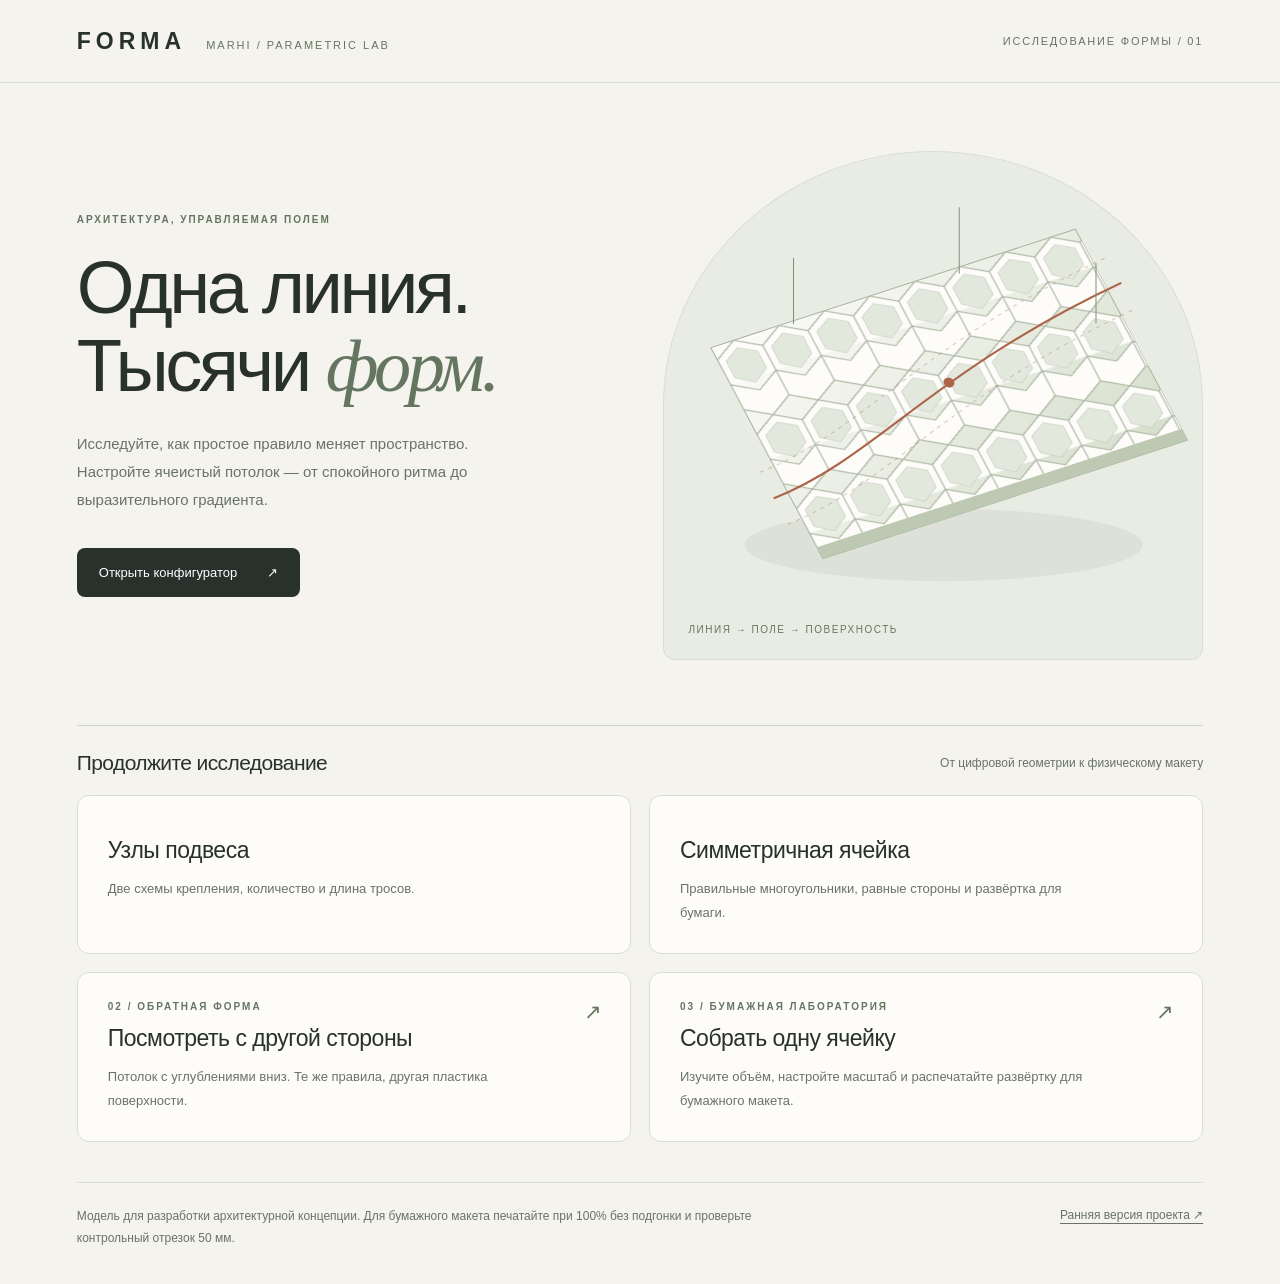
==== commit b0630cd0: "Add suspension design and symmetric paper cell configurators" ====
--- a/index.html
+++ b/index.html
@@ -1 +1,11 @@
-<!doctype html><html lang="ru"><head><meta charset="utf-8"><meta name="viewport" content="width=device-width,initial-scale=1"><title>МАРХИ · Параметрика — варианты проекта</title><style>*{box-sizing:border-box}body{margin:0;background:#eeeae4;color:#302e29;font:15px 'Segoe UI',Arial,sans-serif}header{border-bottom:1px solid #d8d0c4;padding:25px 7%;background:#f8f6f2;font-size:22px;letter-spacing:5px;font-weight:600}main{max-width:1050px;padding:60px 25px;margin:auto}.eyebrow{color:#9d876e;font-size:11px;letter-spacing:2px}h1{font-weight:400;font-size:38px;letter-spacing:-1px;margin:15px 0}p{line-height:1.7;color:#857560}.grid{display:grid;grid-template-columns:1fr 1fr;gap:18px;margin-top:35px}a.card{display:block;color:inherit;text-decoration:none;background:#f8f6f2;border:1px solid #d8d0c4;border-radius:9px;padding:28px;transition:transform .15s,border-color .15s}a.card:hover{transform:translateY(-3px);border-color:#8f9c80}a:focus-visible{outline:2px solid #a37258;outline-offset:4px}h2{font-size:21px;font-weight:500;line-height:1.35;margin:15px 0}.open{display:block;margin-top:22px;font-size:12px;color:#69765c}.foot{font-size:12px;margin-top:30px}@media(max-width:650px){main{padding-top:35px}.grid{grid-template-columns:1fr}h1{font-size:30px}}</style></head><body><header>MARHI / ПАРАМЕТРИКА</header><main><div class="eyebrow">АРХИТЕКТУРНЫЙ ПРОЕКТ · ПАРАМЕТРИЧЕСКИЙ ПОТОЛОК</div><h1>Четыре версии одного исследования.</h1><p>Выберите вариант для просмотра. Модели открываются в браузере; параметры и правила можно менять в реальном времени.</p><div class="grid"><a class="card" href="ceiling-original.html"><div class="eyebrow">01</div><h2>Исходный параметрический потолок</h2><p>Белая ячеистая модель, линейный аттрактор, отключаемые правила и регулируемые тени.</p><span class="open">Открыть вариант ↗</span></a><a class="card" href="cell-paper-template.html"><div class="eyebrow">02</div><h2>Ячейка и развёртка для бумаги</h2><p>Объём отдельной ячейки, размеры, клапаны и печать развёртки на A4.</p><span class="open">Открыть вариант ↗</span></a><a class="card" href="ceiling-recesses-down.html"><div class="eyebrow">03</div><h2>Потолок с углублениями вниз</h2><p>Перевёрнутая геометрия ячеек; аттрактор, параметры и шесть тросов сохранены.</p><span class="open">Открыть вариант ↗</span></a><a class="card" href="versions/ceiling-linear-archive.html"><div class="eyebrow">АРХИВ</div><h2>Ранняя версия линейного потолка</h2><p>Сохранённая модель до появления страницы бумажного модуля.</p><span class="open">Открыть вариант ↗</span></a></div><p class="foot">Для бумажного макета начните со второй страницы. Для печати используйте 100% без подгонки и проверьте контрольный отрезок 50 мм.</p></main></body></html>+<!doctype html>
+<html lang="ru"><head><meta charset="utf-8"><meta name="viewport" content="width=device-width,initial-scale=1"><meta name="description" content="MARHI / FORMA — исследование параметрического потолка. Настройте форму и соберите бумажный модуль."><title>MARHI / FORMA — лаборатория формы</title>
+<style>
+*{box-sizing:border-box}body{margin:0;background:#f5f3ee;color:#28312c;font:15px 'Segoe UI',Arial,sans-serif}a{color:inherit}a:focus-visible{outline:3px solid #657660;outline-offset:5px}header{height:83px;padding:0 6%;display:flex;align-items:center;justify-content:space-between;border-bottom:1px solid #d9ded5}.brand{font-size:23px;font-weight:700;letter-spacing:5px;text-decoration:none}.brand span{font-weight:400;color:#657660;letter-spacing:2px;font-size:11px;margin-left:20px}.edition{font-size:11px;letter-spacing:1.8px;color:#69736a}main{max-width:1400px;margin:auto;padding:68px 6% 35px}.hero{display:grid;grid-template-columns:1fr 1fr;gap:45px;align-items:center}.eyebrow{font-size:10px;font-weight:600;color:#657660;letter-spacing:2px;text-transform:uppercase}h1{font-size:clamp(42px,5.8vw,76px);font-weight:400;letter-spacing:-3.5px;line-height:1.05;margin:24px 0}h1 em{font-family:Georgia,serif;font-weight:400;color:#657660}p{color:#69736a;font-size:15px;line-height:1.85;max-width:460px}.cta{display:inline-flex;align-items:center;gap:30px;text-decoration:none;background:#28312c;color:#fff;padding:17px 22px;border-radius:8px;margin-top:19px;font-size:13px}.cta:hover{background:#435440}.art{background:#e9ece3;border:1px solid #d9ded5;border-radius:50% 50% 12px 12px;padding:20px 0 0;overflow:hidden;position:relative}.art svg{display:block;width:100%;height:auto}.art-caption{position:absolute;bottom:24px;left:25px;font-size:10px;letter-spacing:1.5px;color:#657660}.path{margin-top:65px;border-top:1px solid #cdd5c6;padding-top:25px;display:flex;justify-content:space-between;align-items:center;gap:20px}.path h2{font-size:21px;font-weight:450;letter-spacing:-.6px;margin:0}.path span{font-size:12px;color:#69736a}.grid{display:grid;grid-template-columns:1fr 1fr;gap:18px;margin-top:20px}.card{display:block;position:relative;border:1px solid #d9ded5;border-radius:12px;background:#fdfcf9;padding:28px 30px;text-decoration:none;transition:border-color .15s,background .15s}.card:hover{border-color:#8b9d80;background:#f9fbf5}.card h3{font-size:23px;font-weight:450;letter-spacing:-.5px;margin:13px 0}.card p{font-size:13px;margin:0;max-width:85%}.arrow{position:absolute;right:28px;top:27px;font-size:21px;color:#657660}.footer{display:flex;justify-content:space-between;gap:25px;border-top:1px solid #d9ded5;margin-top:40px;padding-top:22px;font-size:12px;color:#69736a;line-height:1.7}.footer a{text-underline-offset:4px;white-space:nowrap}.footer p{font-size:12px;margin:0;max-width:680px}@media(max-width:800px){header{height:72px}.brand span{display:none}.edition{font-size:9px}main{padding-top:36px}.hero{gap:30px;grid-template-columns:1fr}.hero-copy{max-width:600px}h1{font-size:54px;letter-spacing:-2px}.art{max-width:500px;margin:auto;width:100%}.path{margin-top:38px;align-items:start;flex-direction:column;gap:10px}.grid{grid-template-columns:1fr}.footer{flex-direction:column}.card{padding:24px}.card p{max-width:100%}}@media(prefers-reduced-motion:reduce){*{transition:none!important}}
+</style></head><body>
+<header><a class="brand" href="index.html" aria-label="MARHI FORMA — главная">FORMA<span>MARHI / PARAMETRIC LAB</span></a><span class="edition">ИССЛЕДОВАНИЕ ФОРМЫ / 01</span></header>
+<main><section class="hero"><div class="hero-copy"><div class="eyebrow">Архитектура, управляемая полем</div><h1>Одна линия.<br>Тысячи <em>форм.</em></h1><p>Исследуйте, как простое правило меняет пространство. Настройте ячеистый потолок — от спокойного ритма до выразительного градиента.</p><a class="cta" href="ceiling-original.html">Открыть конфигуратор <span aria-hidden="true">↗</span></a></div>
+<div class="art"><svg viewBox="0 0 520 470" role="img" aria-labelledby="art-title"><title id="art-title">Графическая схема ячеистой поверхности и линии аттрактора</title><defs><pattern id="grid" width="46" height="80" patternUnits="userSpaceOnUse"><path d="M23 0 46 13.3 46 40 23 53.3 0 40 0 13.3Z M0 40 0 66.7 23 80 46 66.7 46 40" fill="#fdfcf9" stroke="#a8b4a0" stroke-width="1.1"/><path d="m23 8 16 9v18l-16 10-16-10V17Z" fill="#e3e8dc" stroke="#bcc5b5" stroke-width=".6"/></pattern><linearGradient id="fade" x2="1" y2="1"><stop stop-color="#fdfcf9"/><stop offset="1" stop-color="#d4ddca"/></linearGradient></defs><ellipse cx="270" cy="360" rx="192" ry="35" fill="#28312c" opacity=".06"/><g transform="translate(73 105) rotate(-18 190 120) skewX(10)"><path d="M0 0H370V227H0Z" fill="url(#fade)" stroke="#a8b4a0"/><path d="M0 0H370V215H0Z" fill="url(#grid)"/><path d="M0 215v12h370v-12" fill="#bdc9b3"/><path d="M-15 157C90 151 179 88 385 63" fill="none" stroke="#ad654a" stroke-width="2"/><path d="M-15 185C90 179 179 116 385 91M-15 129C90 123 179 60 385 35" fill="none" stroke="#ad654a" stroke-dasharray="4 5" opacity=".35"/><circle cx="190" cy="103" r="5" fill="#ad654a"/></g><path d="M125 83v64M285 34v64M417 88v58" fill="none" stroke="#84947b" stroke-width="1"/></svg><div class="art-caption">ЛИНИЯ → ПОЛЕ → ПОВЕРХНОСТЬ</div></div></section>
+<div class="path"><h2>Продолжите исследование</h2><span>От цифровой геометрии к физическому макету</span></div>
+<div class="grid"><a class="card" href="suspension-design.html"><h3>Узлы подвеса</h3><p>Две схемы крепления, количество и длина тросов.</p></a><a class="card" href="cell-symmetric.html"><h3>Симметричная ячейка</h3><p>Правильные многоугольники, равные стороны и развёртка для бумаги.</p></a><a class="card" href="ceiling-recesses-down.html"><div class="eyebrow">02 / Обратная форма</div><span class="arrow" aria-hidden="true">↗</span><h3>Посмотреть с другой стороны</h3><p>Потолок с углублениями вниз. Те же правила, другая пластика поверхности.</p></a><a class="card" href="cell-paper-template.html"><div class="eyebrow">03 / Бумажная лаборатория</div><span class="arrow" aria-hidden="true">↗</span><h3>Собрать одну ячейку</h3><p>Изучите объём, настройте масштаб и распечатайте развёртку для бумажного макета.</p></a></div>
+<footer class="footer"><p>Модель для разработки архитектурной концепции. Для бумажного макета печатайте при 100% без подгонки и проверьте контрольный отрезок 50 мм.</p><a href="versions/ceiling-linear-archive.html">Ранняя версия проекта ↗</a></footer></main></body></html>
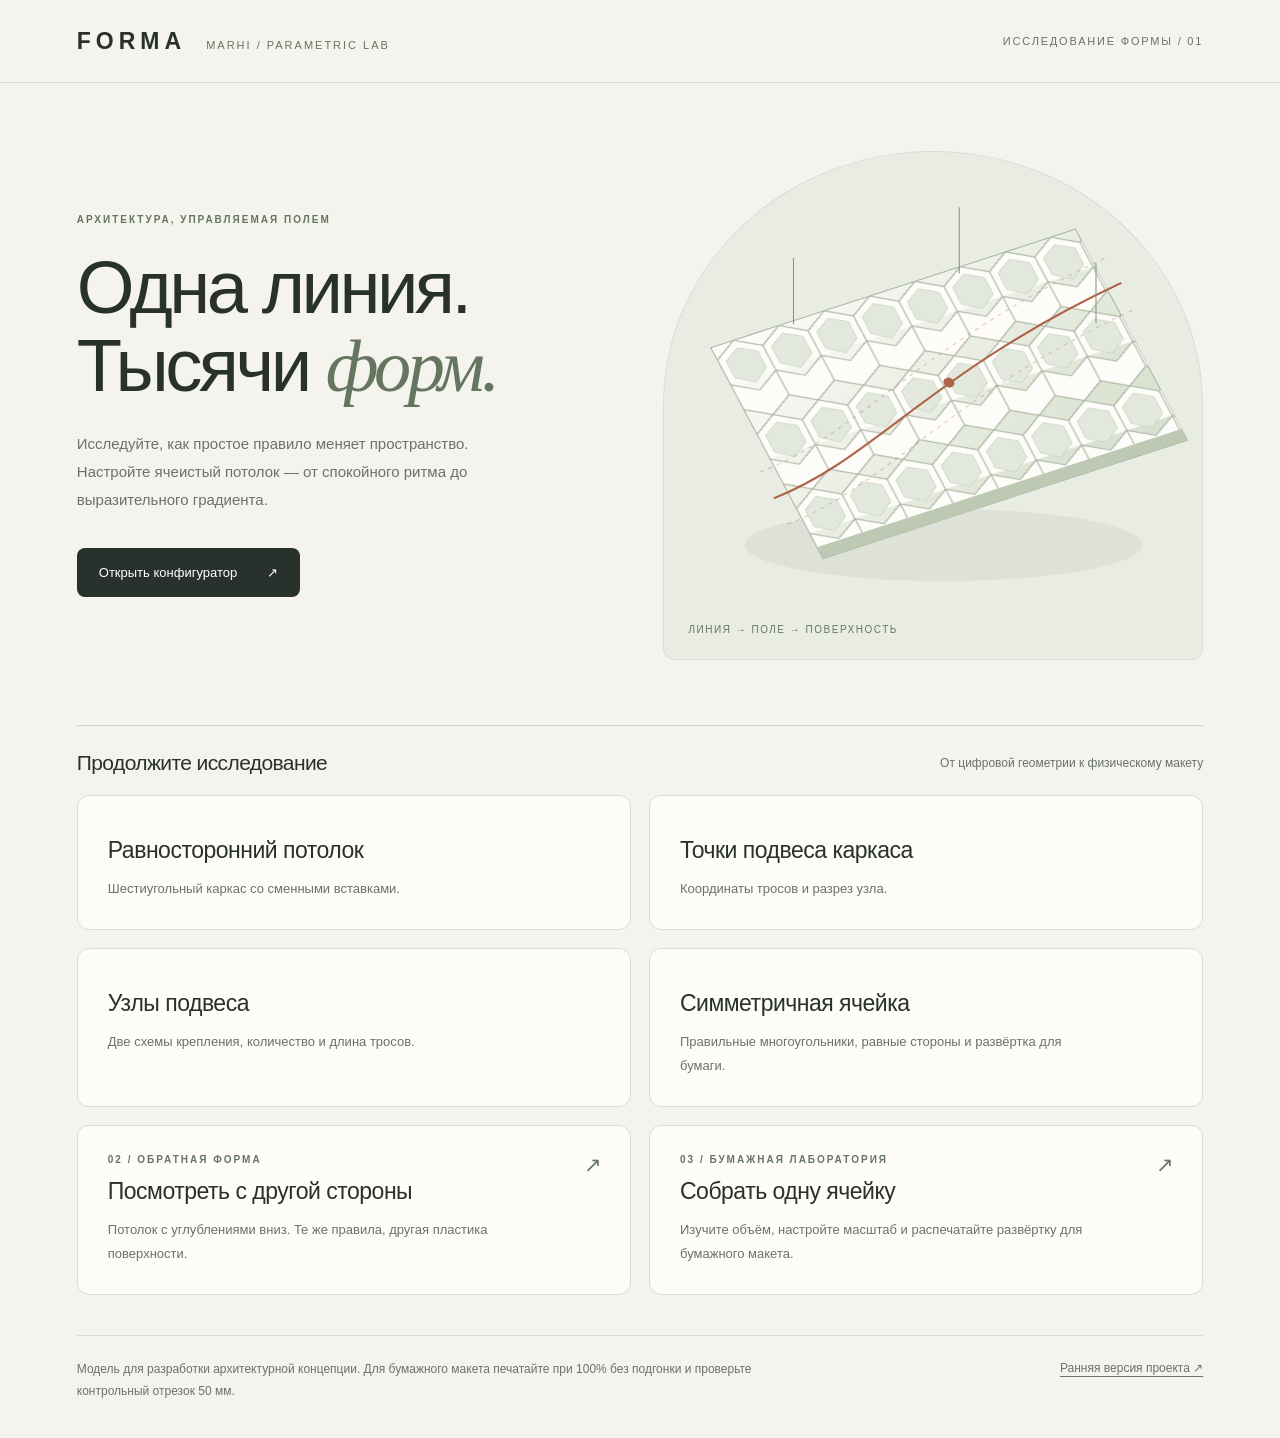
==== commit edc4f456: "Add equal-sided modular ceiling and cable attachment details" ====
--- a/index.html
+++ b/index.html
@@ -7,5 +7,5 @@
 <main><section class="hero"><div class="hero-copy"><div class="eyebrow">Архитектура, управляемая полем</div><h1>Одна линия.<br>Тысячи <em>форм.</em></h1><p>Исследуйте, как простое правило меняет пространство. Настройте ячеистый потолок — от спокойного ритма до выразительного градиента.</p><a class="cta" href="ceiling-original.html">Открыть конфигуратор <span aria-hidden="true">↗</span></a></div>
 <div class="art"><svg viewBox="0 0 520 470" role="img" aria-labelledby="art-title"><title id="art-title">Графическая схема ячеистой поверхности и линии аттрактора</title><defs><pattern id="grid" width="46" height="80" patternUnits="userSpaceOnUse"><path d="M23 0 46 13.3 46 40 23 53.3 0 40 0 13.3Z M0 40 0 66.7 23 80 46 66.7 46 40" fill="#fdfcf9" stroke="#a8b4a0" stroke-width="1.1"/><path d="m23 8 16 9v18l-16 10-16-10V17Z" fill="#e3e8dc" stroke="#bcc5b5" stroke-width=".6"/></pattern><linearGradient id="fade" x2="1" y2="1"><stop stop-color="#fdfcf9"/><stop offset="1" stop-color="#d4ddca"/></linearGradient></defs><ellipse cx="270" cy="360" rx="192" ry="35" fill="#28312c" opacity=".06"/><g transform="translate(73 105) rotate(-18 190 120) skewX(10)"><path d="M0 0H370V227H0Z" fill="url(#fade)" stroke="#a8b4a0"/><path d="M0 0H370V215H0Z" fill="url(#grid)"/><path d="M0 215v12h370v-12" fill="#bdc9b3"/><path d="M-15 157C90 151 179 88 385 63" fill="none" stroke="#ad654a" stroke-width="2"/><path d="M-15 185C90 179 179 116 385 91M-15 129C90 123 179 60 385 35" fill="none" stroke="#ad654a" stroke-dasharray="4 5" opacity=".35"/><circle cx="190" cy="103" r="5" fill="#ad654a"/></g><path d="M125 83v64M285 34v64M417 88v58" fill="none" stroke="#84947b" stroke-width="1"/></svg><div class="art-caption">ЛИНИЯ → ПОЛЕ → ПОВЕРХНОСТЬ</div></div></section>
 <div class="path"><h2>Продолжите исследование</h2><span>От цифровой геометрии к физическому макету</span></div>
-<div class="grid"><a class="card" href="suspension-design.html"><h3>Узлы подвеса</h3><p>Две схемы крепления, количество и длина тросов.</p></a><a class="card" href="cell-symmetric.html"><h3>Симметричная ячейка</h3><p>Правильные многоугольники, равные стороны и развёртка для бумаги.</p></a><a class="card" href="ceiling-recesses-down.html"><div class="eyebrow">02 / Обратная форма</div><span class="arrow" aria-hidden="true">↗</span><h3>Посмотреть с другой стороны</h3><p>Потолок с углублениями вниз. Те же правила, другая пластика поверхности.</p></a><a class="card" href="cell-paper-template.html"><div class="eyebrow">03 / Бумажная лаборатория</div><span class="arrow" aria-hidden="true">↗</span><h3>Собрать одну ячейку</h3><p>Изучите объём, настройте масштаб и распечатайте развёртку для бумажного макета.</p></a></div>
+<div class="grid"><a class="card" href="ceiling-equal-cells.html"><h3>Равносторонний потолок</h3><p>Шестиугольный каркас со сменными вставками.</p></a><a class="card" href="hex-attachment-points.html"><h3>Точки подвеса каркаса</h3><p>Координаты тросов и разрез узла.</p></a><a class="card" href="suspension-design.html"><h3>Узлы подвеса</h3><p>Две схемы крепления, количество и длина тросов.</p></a><a class="card" href="cell-symmetric.html"><h3>Симметричная ячейка</h3><p>Правильные многоугольники, равные стороны и развёртка для бумаги.</p></a><a class="card" href="ceiling-recesses-down.html"><div class="eyebrow">02 / Обратная форма</div><span class="arrow" aria-hidden="true">↗</span><h3>Посмотреть с другой стороны</h3><p>Потолок с углублениями вниз. Те же правила, другая пластика поверхности.</p></a><a class="card" href="cell-paper-template.html"><div class="eyebrow">03 / Бумажная лаборатория</div><span class="arrow" aria-hidden="true">↗</span><h3>Собрать одну ячейку</h3><p>Изучите объём, настройте масштаб и распечатайте развёртку для бумажного макета.</p></a></div>
 <footer class="footer"><p>Модель для разработки архитектурной концепции. Для бумажного макета печатайте при 100% без подгонки и проверьте контрольный отрезок 50 мм.</p><a href="versions/ceiling-linear-archive.html">Ранняя версия проекта ↗</a></footer></main></body></html>
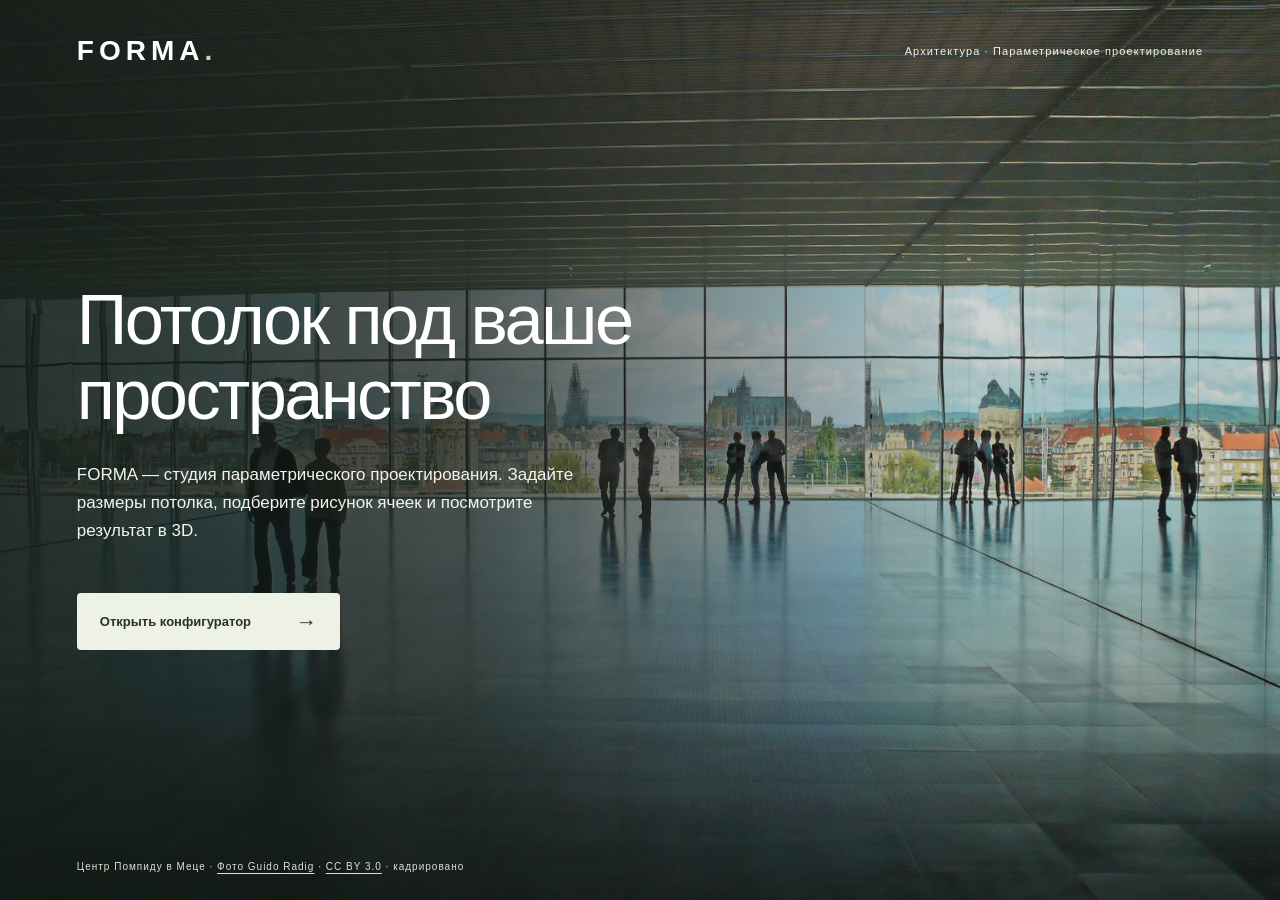
==== commit 32d4cc29: "Add FORMA welcome page and ceiling variant generators" ====
--- a/index.html
+++ b/index.html
@@ -1,11 +1,24 @@
 <!doctype html>
-<html lang="ru"><head><meta charset="utf-8"><meta name="viewport" content="width=device-width,initial-scale=1"><meta name="description" content="MARHI / FORMA — исследование параметрического потолка. Настройте форму и соберите бумажный модуль."><title>MARHI / FORMA — лаборатория формы</title>
-<style>
-*{box-sizing:border-box}body{margin:0;background:#f5f3ee;color:#28312c;font:15px 'Segoe UI',Arial,sans-serif}a{color:inherit}a:focus-visible{outline:3px solid #657660;outline-offset:5px}header{height:83px;padding:0 6%;display:flex;align-items:center;justify-content:space-between;border-bottom:1px solid #d9ded5}.brand{font-size:23px;font-weight:700;letter-spacing:5px;text-decoration:none}.brand span{font-weight:400;color:#657660;letter-spacing:2px;font-size:11px;margin-left:20px}.edition{font-size:11px;letter-spacing:1.8px;color:#69736a}main{max-width:1400px;margin:auto;padding:68px 6% 35px}.hero{display:grid;grid-template-columns:1fr 1fr;gap:45px;align-items:center}.eyebrow{font-size:10px;font-weight:600;color:#657660;letter-spacing:2px;text-transform:uppercase}h1{font-size:clamp(42px,5.8vw,76px);font-weight:400;letter-spacing:-3.5px;line-height:1.05;margin:24px 0}h1 em{font-family:Georgia,serif;font-weight:400;color:#657660}p{color:#69736a;font-size:15px;line-height:1.85;max-width:460px}.cta{display:inline-flex;align-items:center;gap:30px;text-decoration:none;background:#28312c;color:#fff;padding:17px 22px;border-radius:8px;margin-top:19px;font-size:13px}.cta:hover{background:#435440}.art{background:#e9ece3;border:1px solid #d9ded5;border-radius:50% 50% 12px 12px;padding:20px 0 0;overflow:hidden;position:relative}.art svg{display:block;width:100%;height:auto}.art-caption{position:absolute;bottom:24px;left:25px;font-size:10px;letter-spacing:1.5px;color:#657660}.path{margin-top:65px;border-top:1px solid #cdd5c6;padding-top:25px;display:flex;justify-content:space-between;align-items:center;gap:20px}.path h2{font-size:21px;font-weight:450;letter-spacing:-.6px;margin:0}.path span{font-size:12px;color:#69736a}.grid{display:grid;grid-template-columns:1fr 1fr;gap:18px;margin-top:20px}.card{display:block;position:relative;border:1px solid #d9ded5;border-radius:12px;background:#fdfcf9;padding:28px 30px;text-decoration:none;transition:border-color .15s,background .15s}.card:hover{border-color:#8b9d80;background:#f9fbf5}.card h3{font-size:23px;font-weight:450;letter-spacing:-.5px;margin:13px 0}.card p{font-size:13px;margin:0;max-width:85%}.arrow{position:absolute;right:28px;top:27px;font-size:21px;color:#657660}.footer{display:flex;justify-content:space-between;gap:25px;border-top:1px solid #d9ded5;margin-top:40px;padding-top:22px;font-size:12px;color:#69736a;line-height:1.7}.footer a{text-underline-offset:4px;white-space:nowrap}.footer p{font-size:12px;margin:0;max-width:680px}@media(max-width:800px){header{height:72px}.brand span{display:none}.edition{font-size:9px}main{padding-top:36px}.hero{gap:30px;grid-template-columns:1fr}.hero-copy{max-width:600px}h1{font-size:54px;letter-spacing:-2px}.art{max-width:500px;margin:auto;width:100%}.path{margin-top:38px;align-items:start;flex-direction:column;gap:10px}.grid{grid-template-columns:1fr}.footer{flex-direction:column}.card{padding:24px}.card p{max-width:100%}}@media(prefers-reduced-motion:reduce){*{transition:none!important}}
-</style></head><body>
-<header><a class="brand" href="index.html" aria-label="MARHI FORMA — главная">FORMA<span>MARHI / PARAMETRIC LAB</span></a><span class="edition">ИССЛЕДОВАНИЕ ФОРМЫ / 01</span></header>
-<main><section class="hero"><div class="hero-copy"><div class="eyebrow">Архитектура, управляемая полем</div><h1>Одна линия.<br>Тысячи <em>форм.</em></h1><p>Исследуйте, как простое правило меняет пространство. Настройте ячеистый потолок — от спокойного ритма до выразительного градиента.</p><a class="cta" href="ceiling-original.html">Открыть конфигуратор <span aria-hidden="true">↗</span></a></div>
-<div class="art"><svg viewBox="0 0 520 470" role="img" aria-labelledby="art-title"><title id="art-title">Графическая схема ячеистой поверхности и линии аттрактора</title><defs><pattern id="grid" width="46" height="80" patternUnits="userSpaceOnUse"><path d="M23 0 46 13.3 46 40 23 53.3 0 40 0 13.3Z M0 40 0 66.7 23 80 46 66.7 46 40" fill="#fdfcf9" stroke="#a8b4a0" stroke-width="1.1"/><path d="m23 8 16 9v18l-16 10-16-10V17Z" fill="#e3e8dc" stroke="#bcc5b5" stroke-width=".6"/></pattern><linearGradient id="fade" x2="1" y2="1"><stop stop-color="#fdfcf9"/><stop offset="1" stop-color="#d4ddca"/></linearGradient></defs><ellipse cx="270" cy="360" rx="192" ry="35" fill="#28312c" opacity=".06"/><g transform="translate(73 105) rotate(-18 190 120) skewX(10)"><path d="M0 0H370V227H0Z" fill="url(#fade)" stroke="#a8b4a0"/><path d="M0 0H370V215H0Z" fill="url(#grid)"/><path d="M0 215v12h370v-12" fill="#bdc9b3"/><path d="M-15 157C90 151 179 88 385 63" fill="none" stroke="#ad654a" stroke-width="2"/><path d="M-15 185C90 179 179 116 385 91M-15 129C90 123 179 60 385 35" fill="none" stroke="#ad654a" stroke-dasharray="4 5" opacity=".35"/><circle cx="190" cy="103" r="5" fill="#ad654a"/></g><path d="M125 83v64M285 34v64M417 88v58" fill="none" stroke="#84947b" stroke-width="1"/></svg><div class="art-caption">ЛИНИЯ → ПОЛЕ → ПОВЕРХНОСТЬ</div></div></section>
-<div class="path"><h2>Продолжите исследование</h2><span>От цифровой геометрии к физическому макету</span></div>
-<div class="grid"><a class="card" href="ceiling-equal-cells.html"><h3>Равносторонний потолок</h3><p>Шестиугольный каркас со сменными вставками.</p></a><a class="card" href="hex-attachment-points.html"><h3>Точки подвеса каркаса</h3><p>Координаты тросов и разрез узла.</p></a><a class="card" href="suspension-design.html"><h3>Узлы подвеса</h3><p>Две схемы крепления, количество и длина тросов.</p></a><a class="card" href="cell-symmetric.html"><h3>Симметричная ячейка</h3><p>Правильные многоугольники, равные стороны и развёртка для бумаги.</p></a><a class="card" href="ceiling-recesses-down.html"><div class="eyebrow">02 / Обратная форма</div><span class="arrow" aria-hidden="true">↗</span><h3>Посмотреть с другой стороны</h3><p>Потолок с углублениями вниз. Те же правила, другая пластика поверхности.</p></a><a class="card" href="cell-paper-template.html"><div class="eyebrow">03 / Бумажная лаборатория</div><span class="arrow" aria-hidden="true">↗</span><h3>Собрать одну ячейку</h3><p>Изучите объём, настройте масштаб и распечатайте развёртку для бумажного макета.</p></a></div>
-<footer class="footer"><p>Модель для разработки архитектурной концепции. Для бумажного макета печатайте при 100% без подгонки и проверьте контрольный отрезок 50 мм.</p><a href="versions/ceiling-linear-archive.html">Ранняя версия проекта ↗</a></footer></main></body></html>+<html lang="ru">
+<head>
+<meta charset="utf-8">
+<meta name="viewport" content="width=device-width,initial-scale=1">
+<meta name="description" content="FORMA — архитектура и параметрическое проектирование. Создайте свой вариант ячеистого потолка в интерактивном конфигураторе.">
+<meta name="theme-color" content="#242b27">
+<title>FORMA — пространство начинается с формы</title>
+<link rel="stylesheet" href="landing.css">
+</head>
+<body>
+<main class="welcome">
+<img class="interior" src="assets/ceiling-interior.jpg" alt="" fetchpriority="high">
+<div class="shade" aria-hidden="true"></div>
+<header class="masthead"><span class="brand">FORMA<span class="brand-dot">.</span></span><span class="discipline">Архитектура · Параметрическое проектирование</span></header>
+<section class="intro" aria-labelledby="welcome-title">
+<h1 id="welcome-title">Потолок под ваше пространство</h1>
+<p class="about">FORMA — студия параметрического проектирования. Задайте размеры потолка, подберите рисунок ячеек и посмотрите результат в 3D.</p>
+<a class="cta" href="ceiling-original.html">Открыть конфигуратор <span aria-hidden="true">→</span></a>
+</section>
+<footer class="caption"><div>Центр Помпиду в Меце · <a href="https://commons.wikimedia.org/wiki/File:Centre_Pompidou_in_Metz_(Frankreich)_-_Innenansicht.JPG">Фото Guido Radig</a> · <a href="https://creativecommons.org/licenses/by/3.0/">CC BY 3.0</a> · кадрировано</div></footer>
+</main>
+</body>
+</html>
--- a/landing.css
+++ b/landing.css
@@ -0,0 +1,22 @@
+*{box-sizing:border-box}
+html{background:#242b27;color:#fff;font-family:'Segoe UI',Arial,sans-serif}
+body{margin:0}
+.welcome{position:relative;isolation:isolate;min-height:100vh;min-height:100svh;display:flex;flex-direction:column;overflow:hidden;background:#242b27}
+.interior,.shade{position:absolute;inset:0;width:100%;height:100%;z-index:-2}
+.interior{object-fit:cover;object-position:62% 45%}
+.shade{z-index:-1;background:linear-gradient(90deg,rgba(17,25,21,.88) 0%,rgba(17,25,21,.73) 36%,rgba(17,25,21,.18) 76%),linear-gradient(0deg,rgba(17,25,21,.54),transparent 28%)}
+.masthead{display:flex;align-items:center;justify-content:space-between;gap:24px;padding:35px 6vw}
+.brand{font-size:28px;font-weight:650;letter-spacing:5px}.brand-dot{color:#c8d1bd;letter-spacing:0}
+.discipline{font-size:11px;letter-spacing:1.1px;color:#f0f2eb}
+.intro{padding:65px 6vw 75px;max-width:800px;margin:auto 0}
+.eyebrow{font-size:10px;letter-spacing:2.1px;text-transform:uppercase;color:#d9e0d0;margin:0 0 25px;line-height:1.6}
+h1{font-size:clamp(46px,5.5vw,82px);font-weight:400;letter-spacing:-2.6px;line-height:1.06;margin:0 0 28px}
+.about{font-size:17px;line-height:1.65;color:#f2f4ed;margin:0 0 15px;max-width:510px}
+.project{font-size:14px;line-height:1.75;color:#dbe1d6;max-width:425px;margin:0}
+.cta{display:inline-flex;align-items:center;justify-content:space-between;gap:45px;margin-top:33px;padding:18px 23px;background:#edf1e6;color:#28312c;text-decoration:none;border-radius:4px;font-size:13px;font-weight:600;min-height:52px;transition:background .15s}
+.cta span{font-size:21px;font-weight:400;line-height:1}.cta:hover{background:#fff}.cta:focus-visible{outline:3px solid #fff;outline-offset:6px}
+.caption{display:flex;justify-content:space-between;gap:20px;padding:20px 6vw 28px;font-size:10px;letter-spacing:1px;color:#dce2d6}
+@media(max-width:700px){.masthead{padding:26px 25px}.brand{font-size:25px}.discipline{font-size:9px;max-width:145px;text-align:right;line-height:1.6}.intro{padding:50px 25px 60px}.eyebrow{font-size:9px;letter-spacing:1.5px;max-width:270px}h1{font-size:clamp(43px,10vw,66px);letter-spacing:-1.8px}.about{font-size:15px}.project{font-size:13px;max-width:350px}.desktop-break{display:none}.interior{object-position:60% center}.shade{background:linear-gradient(90deg,rgba(17,25,21,.86),rgba(17,25,21,.46)),linear-gradient(0deg,rgba(17,25,21,.5),transparent 40%)}.caption{padding:18px 25px 24px;font-size:9px;line-height:1.6}.caption span:last-child{display:none}}
+@media(prefers-reduced-motion:reduce){.cta{transition:none}}
+@media(max-width:700px){.intro{margin:auto 0 0;padding-top:120px}.interior{object-position:60% 30%}.shade{background:linear-gradient(0deg,rgba(17,25,21,.96) 0%,rgba(17,25,21,.88) 42%,rgba(17,25,21,.18) 80%),linear-gradient(180deg,rgba(17,25,21,.55),transparent 20%)}.caption{padding-bottom:max(24px,env(safe-area-inset-bottom))}}
+.caption a{color:inherit;text-underline-offset:3px}
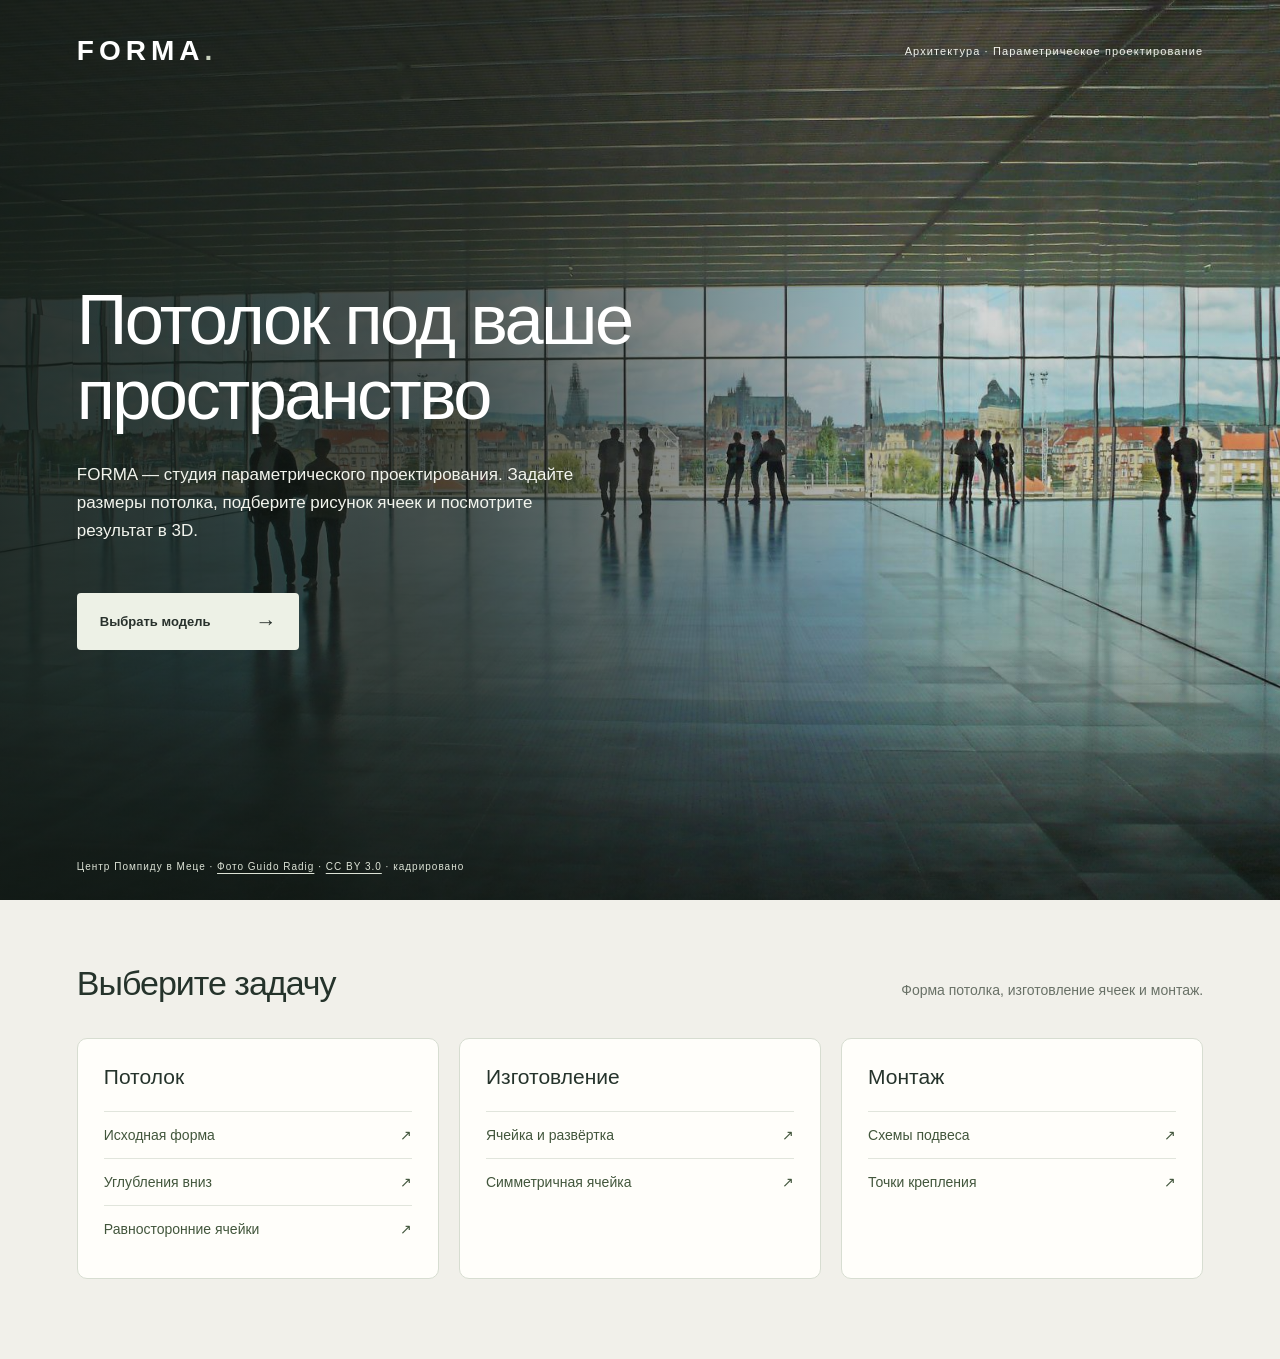
==== commit d92d636b: "Unify configurator interface and add task-based home navigation" ====
--- a/index.html
+++ b/index.html
@@ -16,9 +16,9 @@
 <section class="intro" aria-labelledby="welcome-title">
 <h1 id="welcome-title">Потолок под ваше пространство</h1>
 <p class="about">FORMA — студия параметрического проектирования. Задайте размеры потолка, подберите рисунок ячеек и посмотрите результат в 3D.</p>
-<a class="cta" href="ceiling-original.html">Открыть конфигуратор <span aria-hidden="true">→</span></a>
+<a class="cta" href="#tools">Выбрать модель <span aria-hidden="true">→</span></a>
 </section>
 <footer class="caption"><div>Центр Помпиду в Меце · <a href="https://commons.wikimedia.org/wiki/File:Centre_Pompidou_in_Metz_(Frankreich)_-_Innenansicht.JPG">Фото Guido Radig</a> · <a href="https://creativecommons.org/licenses/by/3.0/">CC BY 3.0</a> · кадрировано</div></footer>
 </main>
-</body>
+<section class="project-tools" id="tools" aria-labelledby="tools-title"><div class="tools-heading"><h2 id="tools-title">Выберите задачу</h2><p>Форма потолка, изготовление ячеек и монтаж.</p></div><div class="tools-grid"><article><h3>Потолок</h3><a href="ceiling-original.html">Исходная форма <span>↗</span></a><a href="ceiling-recesses-down.html">Углубления вниз <span>↗</span></a><a href="ceiling-equal-cells.html">Равносторонние ячейки <span>↗</span></a></article><article><h3>Изготовление</h3><a href="cell-paper-template.html">Ячейка и развёртка <span>↗</span></a><a href="cell-symmetric.html">Симметричная ячейка <span>↗</span></a></article><article><h3>Монтаж</h3><a href="suspension-design.html">Схемы подвеса <span>↗</span></a><a href="hex-attachment-points.html">Точки крепления <span>↗</span></a></article></div></section></body>
 </html>
--- a/landing.css
+++ b/landing.css
@@ -19,4 +19,7 @@
 @media(max-width:700px){.masthead{padding:26px 25px}.brand{font-size:25px}.discipline{font-size:9px;max-width:145px;text-align:right;line-height:1.6}.intro{padding:50px 25px 60px}.eyebrow{font-size:9px;letter-spacing:1.5px;max-width:270px}h1{font-size:clamp(43px,10vw,66px);letter-spacing:-1.8px}.about{font-size:15px}.project{font-size:13px;max-width:350px}.desktop-break{display:none}.interior{object-position:60% center}.shade{background:linear-gradient(90deg,rgba(17,25,21,.86),rgba(17,25,21,.46)),linear-gradient(0deg,rgba(17,25,21,.5),transparent 40%)}.caption{padding:18px 25px 24px;font-size:9px;line-height:1.6}.caption span:last-child{display:none}}
 @media(prefers-reduced-motion:reduce){.cta{transition:none}}
 @media(max-width:700px){.intro{margin:auto 0 0;padding-top:120px}.interior{object-position:60% 30%}.shade{background:linear-gradient(0deg,rgba(17,25,21,.96) 0%,rgba(17,25,21,.88) 42%,rgba(17,25,21,.18) 80%),linear-gradient(180deg,rgba(17,25,21,.55),transparent 20%)}.caption{padding-bottom:max(24px,env(safe-area-inset-bottom))}}
-.caption a{color:inherit;text-underline-offset:3px}
+.caption a{color:inherit;text-underline-offset:3px}
+
+.project-tools{background:#f1f0ea;color:#25332b;padding:64px 6vw 80px;scroll-margin-top:20px}.tools-heading{display:flex;justify-content:space-between;gap:20px;align-items:baseline;margin-bottom:26px}.tools-heading h2{font-weight:450;font-size:34px;letter-spacing:-1px;margin:0}.tools-heading p{color:#697167;font-size:14px}.tools-grid{display:grid;grid-template-columns:repeat(3,1fr);gap:20px}.tools-grid article{background:#fffefa;border:1px solid #d7ddd1;border-radius:10px;padding:26px}.tools-grid h3{font-size:21px;font-weight:500;margin:0 0 22px}.tools-grid a{display:flex;justify-content:space-between;gap:10px;padding:15px 0;color:#42563c;text-decoration:none;border-top:1px solid #e1e5dc;font-size:14px}.tools-grid a:hover{color:#ab5437}.tools-grid a:focus-visible{outline:3px solid #b76e46;outline-offset:3px}@media(max-width:760px){.tools-grid{grid-template-columns:1fr}.tools-heading{display:block}.project-tools{padding:38px 20px}.tools-heading h2{font-size:29px}}
+
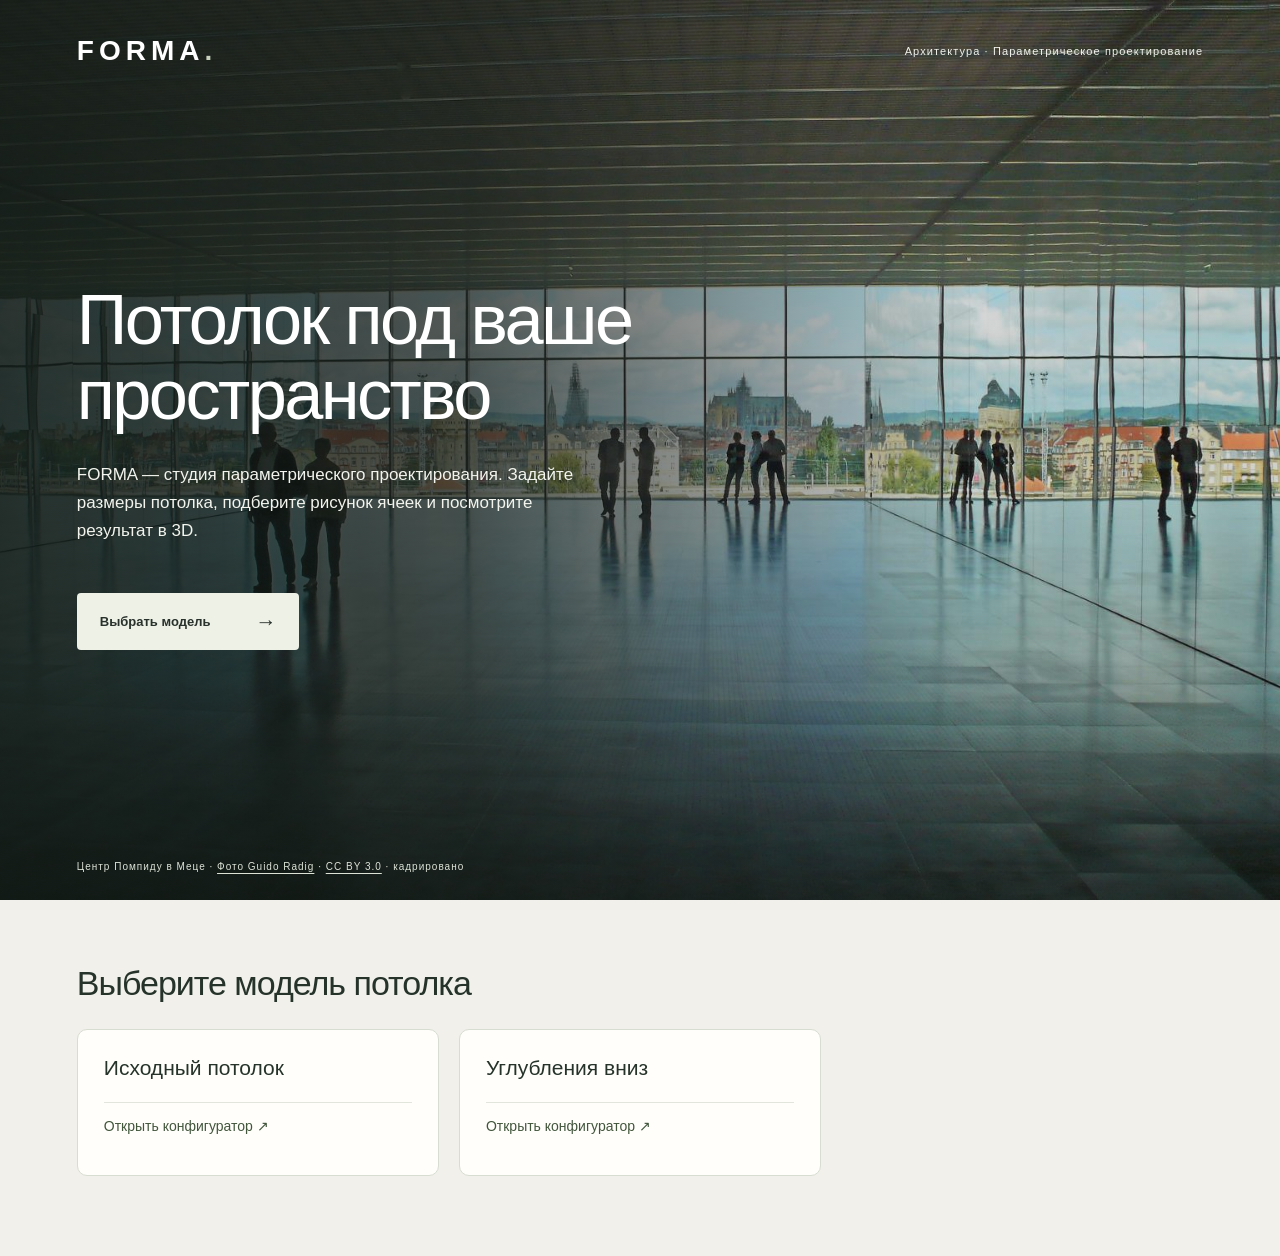
==== commit cb20ecff: "Focus site on two ceilings with left controls and upright orbit view" ====
--- a/index.html
+++ b/index.html
@@ -20,5 +20,5 @@
 </section>
 <footer class="caption"><div>Центр Помпиду в Меце · <a href="https://commons.wikimedia.org/wiki/File:Centre_Pompidou_in_Metz_(Frankreich)_-_Innenansicht.JPG">Фото Guido Radig</a> · <a href="https://creativecommons.org/licenses/by/3.0/">CC BY 3.0</a> · кадрировано</div></footer>
 </main>
-<section class="project-tools" id="tools" aria-labelledby="tools-title"><div class="tools-heading"><h2 id="tools-title">Выберите задачу</h2><p>Форма потолка, изготовление ячеек и монтаж.</p></div><div class="tools-grid"><article><h3>Потолок</h3><a href="ceiling-original.html">Исходная форма <span>↗</span></a><a href="ceiling-recesses-down.html">Углубления вниз <span>↗</span></a><a href="ceiling-equal-cells.html">Равносторонние ячейки <span>↗</span></a></article><article><h3>Изготовление</h3><a href="cell-paper-template.html">Ячейка и развёртка <span>↗</span></a><a href="cell-symmetric.html">Симметричная ячейка <span>↗</span></a></article><article><h3>Монтаж</h3><a href="suspension-design.html">Схемы подвеса <span>↗</span></a><a href="hex-attachment-points.html">Точки крепления <span>↗</span></a></article></div></section></body>
+<section class="project-tools" id="tools"><div class="tools-heading"><h2>Выберите модель потолка</h2></div><div class="tools-grid"><article><h3>Исходный потолок</h3><a href="ceiling-original.html">Открыть конфигуратор ↗</a></article><article><h3>Углубления вниз</h3><a href="ceiling-recesses-down.html">Открыть конфигуратор ↗</a></article></div></section></body>
 </html>
